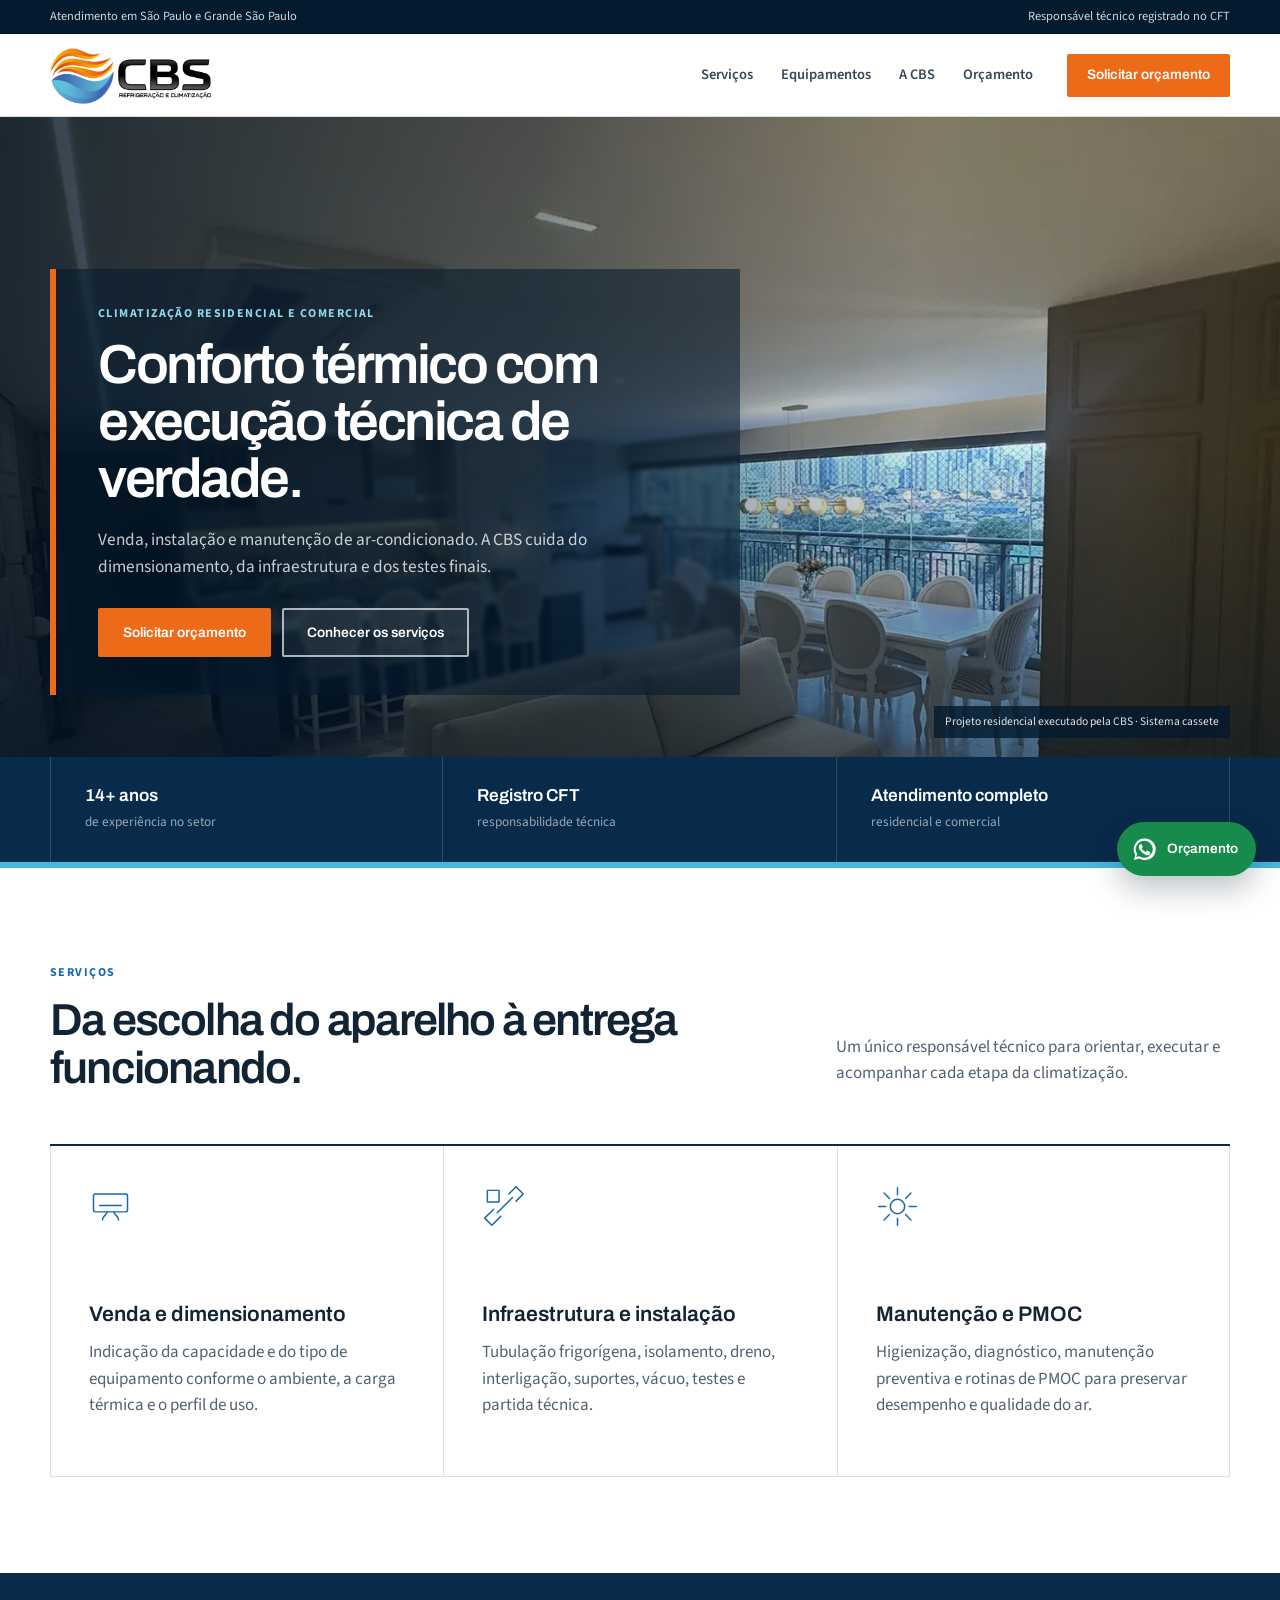
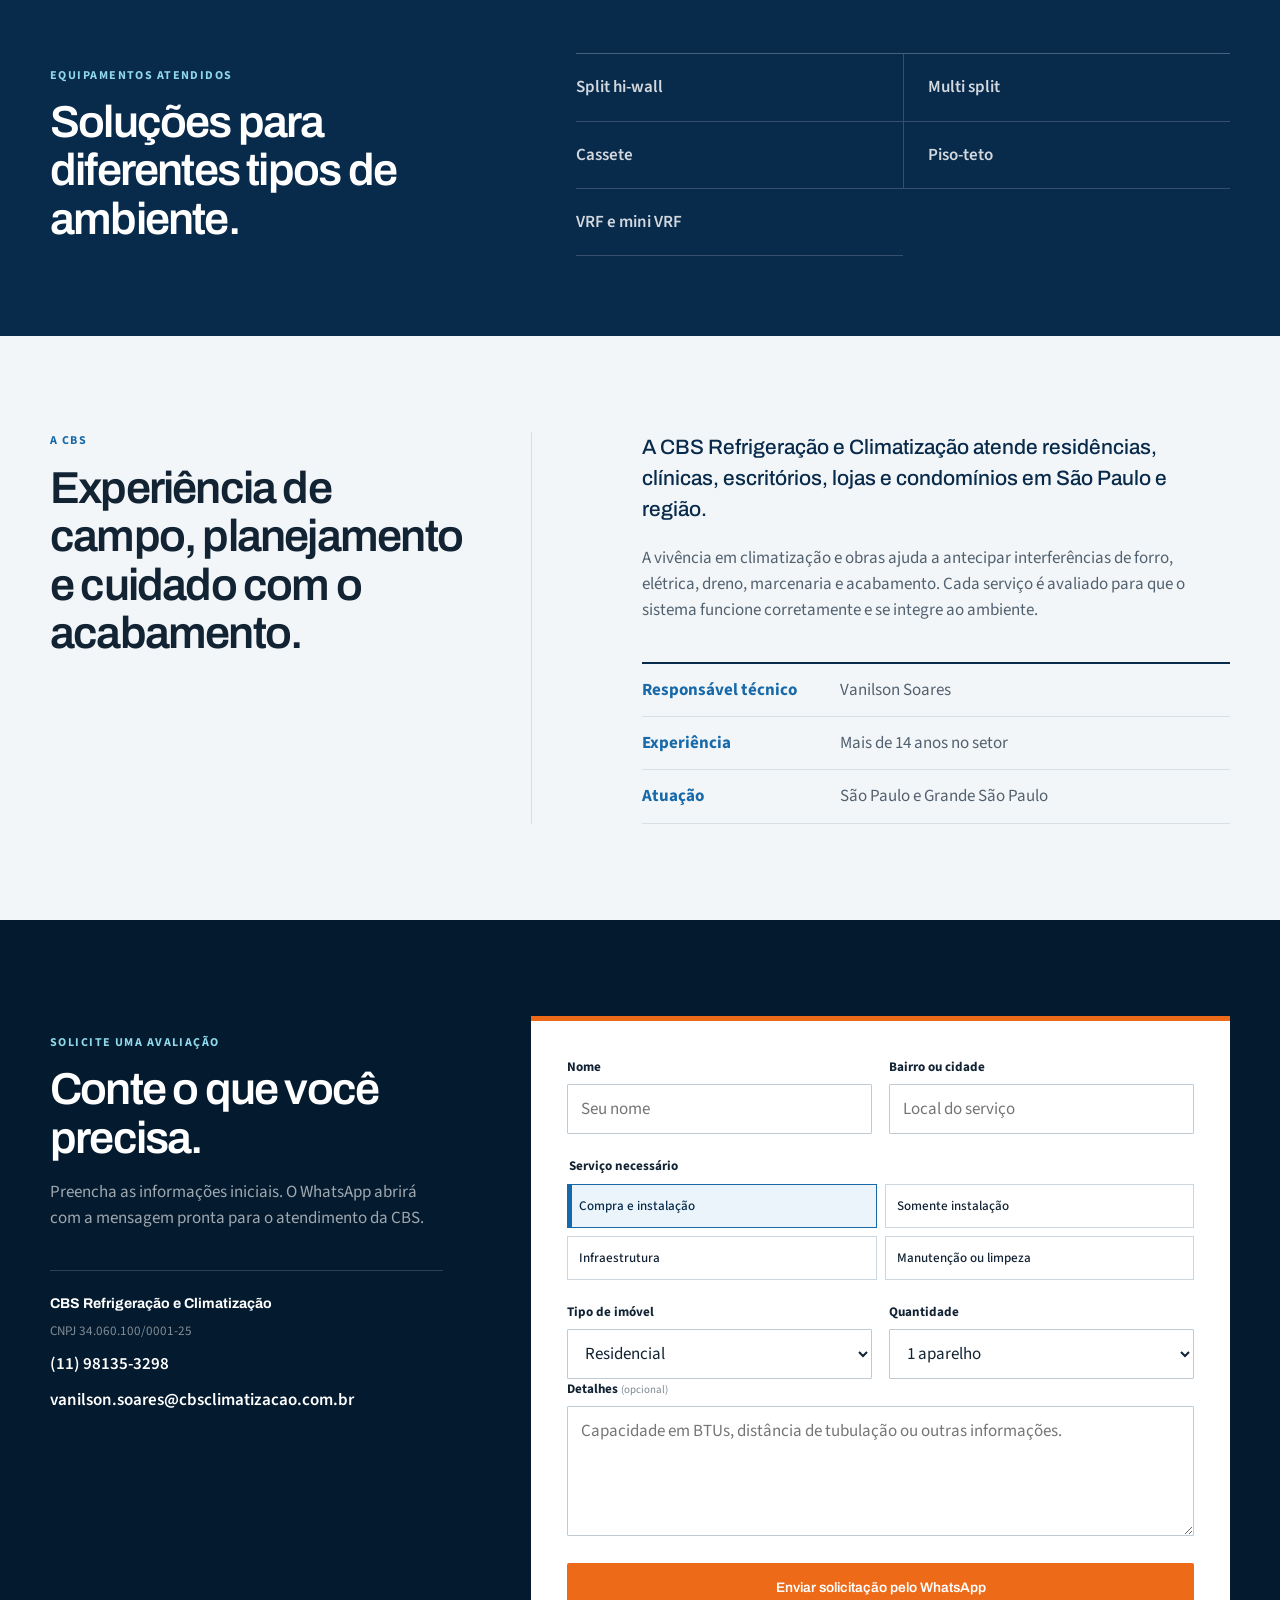
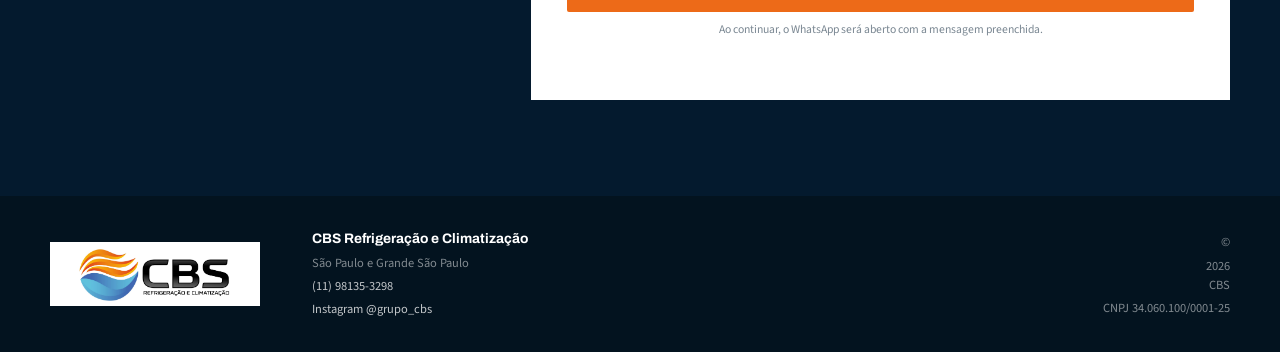
==== index.html @ 05d5e39e "Configura domínio oficial cbsclimatizacao.com.br" ====
<!doctype html>
<html lang="pt-BR">
<head>
  <meta charset="utf-8">
  <meta name="viewport" content="width=device-width, initial-scale=1">
  <title>CBS Refrigeração e Climatização | São Paulo e Grande SP</title>
  <meta name="description" content="Venda, instalação, infraestrutura, manutenção e PMOC de ar-condicionado para residências e empresas em São Paulo e Grande São Paulo.">
  <meta name="robots" content="index, follow">
  <meta name="theme-color" content="#082a4b">
  <link rel="canonical" href="https://cbsclimatizacao.com.br/">
  <link rel="icon" type="image/svg+xml" href="data:image/svg+xml,%3Csvg xmlns='http://www.w3.org/2000/svg' viewBox='0 0 64 64'%3E%3Crect width='64' height='64' rx='10' fill='%23082a4b'/%3E%3Cpath d='M32 10v44M10 32h44M16 16l32 32M48 16 16 48' stroke='%2347b8d8' stroke-width='5' stroke-linecap='round'/%3E%3Ccircle cx='32' cy='32' r='8' fill='%23ed6a18'/%3E%3C/svg%3E">
  <link rel="preconnect" href="https://fonts.googleapis.com">
  <link rel="preconnect" href="https://fonts.gstatic.com" crossorigin>
  <link href="https://fonts.googleapis.com/css2?family=Archivo:wght@500;600;700&family=Source+Sans+3:wght@400;500;600;700&display=swap" rel="stylesheet">
  <link rel="stylesheet" href="styles.css">
  <script type="application/ld+json">
  {
    "@context": "https://schema.org",
    "@type": "HVACBusiness",
    "name": "CBS Refrigeração e Climatização",
    "url": "https://cbsclimatizacao.com.br/",
    "telephone": "+55 11 98135-3298",
    "email": "vanilson.soares@cbsclimatizacao.com.br",
    "taxID": "34.060.100/0001-25",
    "areaServed": ["São Paulo", "Grande São Paulo"],
    "sameAs": ["https://www.instagram.com/grupo_cbs/"]
  }
  </script>
</head>
<body>
  <a class="skip-link" href="#conteudo">Ir para o conteúdo</a>

  <div class="topbar">
    <div class="container topbar-inner">
      <span>Atendimento em São Paulo e Grande São Paulo</span>
      <span>Responsável técnico registrado no CFT</span>
    </div>
  </div>

  <header class="site-header" id="inicio">
    <div class="container nav-wrap">
      <a class="brand" href="#inicio" aria-label="CBS Refrigeração e Climatização — início">
        <img src="assets/logo-cbs.jpg" alt="CBS Refrigeração e Climatização" width="2048" height="727">
      </a>
      <button class="menu-button" type="button" aria-label="Abrir menu" aria-expanded="false" aria-controls="menu">
        <span></span><span></span><span></span>
      </button>
      <nav class="main-nav" id="menu" aria-label="Navegação principal">
        <a href="#servicos">Serviços</a>
        <a href="#equipamentos">Equipamentos</a>
        <a href="#empresa">A CBS</a>
        <a href="#orcamento">Orçamento</a>
      </nav>
      <a class="button button-header" href="https://wa.me/5511981353298?text=Ol%C3%A1%2C%20CBS%20Climatiza%C3%A7%C3%A3o.%20Gostaria%20de%20solicitar%20um%20or%C3%A7amento." target="_blank" rel="noopener">Solicitar orçamento</a>
    </div>
  </header>

  <main id="conteudo">
    <section class="hero" aria-label="Projeto residencial de climatização executado pela CBS">
      <img class="hero-image" src="assets/hero-projeto-residencial.webp" alt="Ambiente residencial com ar-condicionado cassete integrado ao forro" width="1536" height="920">
      <div class="hero-shade" aria-hidden="true"></div>
      <div class="container hero-inner">
        <div class="hero-copy">
          <p class="eyebrow">Climatização residencial e comercial</p>
          <h1>Conforto térmico com execução técnica de verdade.</h1>
          <p>Venda, instalação e manutenção de ar-condicionado. A CBS cuida do dimensionamento, da infraestrutura e dos testes finais.</p>
          <div class="hero-actions">
            <a class="button button-primary" href="#orcamento">Solicitar orçamento</a>
            <a class="button button-ghost" href="#servicos">Conhecer os serviços</a>
          </div>
        </div>
        <p class="project-caption">Projeto residencial executado pela CBS · Sistema cassete</p>
      </div>
    </section>

    <section class="proof-bar" aria-label="Credenciais da CBS">
      <div class="container proof-grid">
        <div><strong>14+ anos</strong><span>de experiência no setor</span></div>
        <div><strong>Registro CFT</strong><span>responsabilidade técnica</span></div>
        <div><strong>Atendimento completo</strong><span>residencial e comercial</span></div>
      </div>
    </section>

    <section class="section services" id="servicos">
      <div class="container">
        <div class="section-heading">
          <div>
            <p class="eyebrow eyebrow-blue">Serviços</p>
            <h2>Da escolha do aparelho à entrega funcionando.</h2>
          </div>
          <p>Um único responsável técnico para orientar, executar e acompanhar cada etapa da climatização.</p>
        </div>
        <div class="service-grid">
          <article>
            <svg viewBox="0 0 48 48" aria-hidden="true"><rect x="5" y="10" width="38" height="20" rx="2"/><path d="M12 23h24M15 39c0-5 5-5 5-9m13 9c0-5-5-5-5-9"/></svg>
            <h3>Venda e dimensionamento</h3>
            <p>Indicação da capacidade e do tipo de equipamento conforme o ambiente, a carga térmica e o perfil de uso.</p>
          </article>
          <article>
            <svg viewBox="0 0 48 48" aria-hidden="true"><path d="M30 10 38 2l8 8-8 8M34 14 17 31M13 27 3 37l8 8 10-10"/><path d="M6 6h13v13H6z"/></svg>
            <h3>Infraestrutura e instalação</h3>
            <p>Tubulação frigorígena, isolamento, dreno, interligação, suportes, vácuo, testes e partida técnica.</p>
          </article>
          <article>
            <svg viewBox="0 0 48 48" aria-hidden="true"><circle cx="24" cy="24" r="8"/><path d="M24 3v8M9 9l6 6M3 24h8M9 39l6-6M24 45v-8M39 39l-6-6M45 24h-8M39 9l-6 6"/></svg>
            <h3>Manutenção e PMOC</h3>
            <p>Higienização, diagnóstico, manutenção preventiva e rotinas de PMOC para preservar desempenho e qualidade do ar.</p>
          </article>
        </div>
      </div>
    </section>

    <section class="equipment" id="equipamentos">
      <div class="container equipment-layout">
        <div>
          <p class="eyebrow">Equipamentos atendidos</p>
          <h2>Soluções para diferentes tipos de ambiente.</h2>
        </div>
        <ul>
          <li>Split hi-wall</li>
          <li>Multi split</li>
          <li>Cassete</li>
          <li>Piso-teto</li>
          <li>VRF e mini VRF</li>
        </ul>
      </div>
    </section>

    <section class="section company" id="empresa">
      <div class="container company-grid">
        <div class="company-title">
          <p class="eyebrow eyebrow-blue">A CBS</p>
          <h2>Experiência de campo, planejamento e cuidado com o acabamento.</h2>
        </div>
        <div class="company-copy">
          <p class="company-lead">A CBS Refrigeração e Climatização atende residências, clínicas, escritórios, lojas e condomínios em São Paulo e região.</p>
          <p>A vivência em climatização e obras ajuda a antecipar interferências de forro, elétrica, dreno, marcenaria e acabamento. Cada serviço é avaliado para que o sistema funcione corretamente e se integre ao ambiente.</p>
          <dl class="company-facts">
            <div><dt>Responsável técnico</dt><dd>Vanilson Soares</dd></div>
            <div><dt>Experiência</dt><dd>Mais de 14 anos no setor</dd></div>
            <div><dt>Atuação</dt><dd>São Paulo e Grande São Paulo</dd></div>
          </dl>
        </div>
      </div>
    </section>

    <section class="quote-section" id="orcamento">
      <div class="container quote-grid">
        <div class="quote-copy">
          <p class="eyebrow">Solicite uma avaliação</p>
          <h2>Conte o que você precisa.</h2>
          <p>Preencha as informações iniciais. O WhatsApp abrirá com a mensagem pronta para o atendimento da CBS.</p>
          <div class="quote-contact">
            <strong>CBS Refrigeração e Climatização</strong>
            <span>CNPJ 34.060.100/0001-25</span>
            <a href="tel:+5511981353298">(11) 98135-3298</a>
            <a href="mailto:vanilson.soares@cbsclimatizacao.com.br">vanilson.soares@cbsclimatizacao.com.br</a>
          </div>
        </div>

        <form class="quote-form" id="quote-form">
          <div class="form-row">
            <label><span>Nome</span><input type="text" name="nome" autocomplete="name" placeholder="Seu nome" required></label>
            <label><span>Bairro ou cidade</span><input type="text" name="local" autocomplete="address-level2" placeholder="Local do serviço" required></label>
          </div>
          <fieldset>
            <legend>Serviço necessário</legend>
            <div class="choice-grid">
              <label><input type="radio" name="servico" value="Compra e instalação" checked><span>Compra e instalação</span></label>
              <label><input type="radio" name="servico" value="Somente instalação"><span>Somente instalação</span></label>
              <label><input type="radio" name="servico" value="Infraestrutura"><span>Infraestrutura</span></label>
              <label><input type="radio" name="servico" value="Manutenção ou limpeza"><span>Manutenção ou limpeza</span></label>
            </div>
          </fieldset>
          <div class="form-row">
            <label><span>Tipo de imóvel</span><select name="imovel"><option>Residencial</option><option>Comercial</option><option>Clínica ou consultório</option><option>Condomínio</option></select></label>
            <label><span>Quantidade</span><select name="quantidade"><option>1 aparelho</option><option>2 aparelhos</option><option>3 aparelhos</option><option>4 ou mais aparelhos</option></select></label>
          </div>
          <label><span>Detalhes <small>(opcional)</small></span><textarea name="detalhes" rows="4" placeholder="Capacidade em BTUs, distância de tubulação ou outras informações."></textarea></label>
          <button class="button button-primary button-full" type="submit">Enviar solicitação pelo WhatsApp</button>
          <p class="form-note">Ao continuar, o WhatsApp será aberto com a mensagem preenchida.</p>
          <p class="form-status" id="form-status" role="status" aria-live="polite"></p>
        </form>
      </div>
    </section>
  </main>

  <footer class="site-footer">
    <div class="container footer-row">
      <img src="assets/logo-cbs.jpg" alt="CBS Refrigeração e Climatização" width="2048" height="727">
      <div class="footer-contact"><strong>CBS Refrigeração e Climatização</strong><span>São Paulo e Grande São Paulo</span><a href="tel:+5511981353298">(11) 98135-3298</a><a href="https://www.instagram.com/grupo_cbs/" target="_blank" rel="noopener">Instagram @grupo_cbs</a></div>
      <div class="footer-legal"><span>© <span id="year"></span> CBS</span><span>CNPJ 34.060.100/0001-25</span></div>
    </div>
  </footer>

  <a class="whatsapp-float" href="https://wa.me/5511981353298?text=Ol%C3%A1%2C%20CBS%20Climatiza%C3%A7%C3%A3o.%20Gostaria%20de%20solicitar%20um%20or%C3%A7amento." target="_blank" rel="noopener" aria-label="Solicitar orçamento pelo WhatsApp">
    <svg viewBox="0 0 32 32" aria-hidden="true"><path d="M16 3A12.7 12.7 0 0 0 5.1 22.2L3.5 28.5l6.5-1.7A12.8 12.8 0 1 0 16 3Zm0 22.8c-2 0-3.9-.6-5.5-1.6l-.4-.2-3.8 1 1-3.7-.3-.4A10.1 10.1 0 1 1 16 25.8Zm5.6-7.6c-.3-.2-1.8-.9-2.1-1-.3-.1-.5-.2-.7.2l-1 1.2c-.2.2-.4.2-.7.1-1.8-.9-3-1.7-4.2-3.8-.3-.5.3-.5.9-1.7.1-.2.1-.4 0-.6l-1-2.4c-.3-.6-.6-.5-.8-.5h-.7c-.2 0-.6.1-.9.4-.3.4-1.2 1.2-1.2 2.9s1.2 3.3 1.4 3.6c.2.2 2.4 3.7 5.9 5.2 2.2 1 3.1 1.1 4.2.9.7-.1 1.8-.7 2.1-1.5.3-.7.3-1.4.2-1.5-.2-.2-.5-.3-.8-.4Z"/></svg>
    <span>Orçamento</span>
  </a>
  <script src="script.js"></script>
</body>
</html>
---- styles.css ----
:root {
  --navy: #082a4b;
  --navy-deep: #041a2e;
  --blue: #1769aa;
  --cyan: #47b8d8;
  --orange: #ed6a18;
  --ink: #122334;
  --text: #526170;
  --surface: #f3f6f8;
  --line: #d8e0e6;
  --white: #fff;
  --container: min(1180px, calc(100% - 40px));
}

* { box-sizing: border-box; }
html { scroll-behavior: smooth; }
body {
  margin: 0;
  color: var(--ink);
  background: var(--white);
  font: 17px/1.55 "Source Sans 3", Arial, sans-serif;
  -webkit-font-smoothing: antialiased;
}
a { color: inherit; text-decoration: none; }
img { display: block; max-width: 100%; }
button, input, select, textarea { font: inherit; }
.container { width: var(--container); margin-inline: auto; }
.skip-link { position: fixed; left: 18px; top: -60px; z-index: 200; padding: 10px 16px; color: var(--navy); background: white; border: 2px solid var(--navy); }
.skip-link:focus { top: 18px; }

.topbar { color: rgba(255,255,255,.82); background: var(--navy-deep); font-size: .78rem; }
.topbar-inner { min-height: 34px; display: flex; justify-content: space-between; align-items: center; gap: 24px; }
.site-header { position: sticky; top: 0; z-index: 50; background: white; border-bottom: 1px solid var(--line); }
.nav-wrap { min-height: 82px; display: flex; align-items: center; gap: 34px; }
.brand { width: 224px; margin-right: auto; }
.brand img { width: 100%; height: 58px; object-fit: contain; object-position: left center; }
.main-nav { display: flex; align-items: center; gap: 28px; }
.main-nav a { color: #34485a; font-weight: 600; font-size: .91rem; }
.main-nav a:hover { color: var(--blue); }
.menu-button { display: none; padding: 8px; color: var(--navy); background: transparent; border: 0; }
.menu-button span { display: block; width: 25px; height: 2px; margin: 5px 0; background: currentColor; }

.button {
  min-height: 49px;
  display: inline-flex;
  align-items: center;
  justify-content: center;
  padding: 0 23px;
  border: 2px solid transparent;
  border-radius: 2px;
  font-family: "Archivo", sans-serif;
  font-size: .86rem;
  font-weight: 600;
  cursor: pointer;
  transition: background .18s ease, border-color .18s ease, color .18s ease;
}
.button-header { min-height: 43px; padding-inline: 18px; color: white; background: var(--orange); }
.button-primary { color: white; background: var(--orange); }
.button-primary:hover, .button-header:hover { background: #d9580a; }
.button-ghost { color: white; background: rgba(255,255,255,.06); border-color: rgba(255,255,255,.65); }
.button-ghost:hover { color: var(--navy); background: white; }
.button-full { width: 100%; }

.hero { position: relative; min-height: 640px; display: flex; align-items: stretch; overflow: hidden; background: var(--navy); }
.hero-image { position: absolute; inset: 0; width: 100%; height: 100%; object-fit: cover; object-position: center; }
.hero-shade { position: absolute; inset: 0; background: linear-gradient(90deg, rgba(3,19,34,.82) 0%, rgba(3,19,34,.5) 42%, rgba(3,19,34,.06) 72%), linear-gradient(0deg, rgba(3,19,34,.55) 0%, transparent 48%); }
.hero-inner { position: relative; z-index: 1; min-height: 640px; display: flex; align-items: flex-end; padding-bottom: 62px; }
.hero-copy { width: min(690px, 72%); padding: 36px 42px 38px; color: white; background: rgba(4,26,46,.56); border-left: 6px solid var(--orange); backdrop-filter: blur(2px); }
.eyebrow { margin: 0 0 13px; color: #8fd7ea; font-size: .75rem; font-weight: 700; letter-spacing: .12em; text-transform: uppercase; }
.eyebrow-blue { color: var(--blue); }
.hero h1 { max-width: 650px; margin: 0; font: 600 clamp(2.45rem, 4.3vw, 4.35rem)/1.04 "Archivo", sans-serif; letter-spacing: -.045em; }
.hero-copy > p:not(.eyebrow) { max-width: 600px; margin: 19px 0 27px; color: rgba(255,255,255,.78); font-size: 1.08rem; }
.hero-actions { display: flex; flex-wrap: wrap; gap: 11px; }
.project-caption { position: absolute; right: 0; bottom: 19px; margin: 0; padding: 7px 11px; color: rgba(255,255,255,.88); background: rgba(4,26,46,.82); font-size: .72rem; }

.proof-bar { color: white; background: var(--navy); border-bottom: 6px solid var(--cyan); }
.proof-grid { display: grid; grid-template-columns: repeat(3, 1fr); }
.proof-grid div { min-height: 105px; display: flex; flex-direction: column; justify-content: center; padding: 20px 34px; border-right: 1px solid rgba(255,255,255,.16); }
.proof-grid div:first-child { border-left: 1px solid rgba(255,255,255,.16); }
.proof-grid strong { font: 600 1.08rem/1.2 "Archivo", sans-serif; }
.proof-grid span { margin-top: 5px; color: rgba(255,255,255,.59); font-size: .83rem; }

.section { padding: 96px 0; }
.section-heading { display: grid; grid-template-columns: 1.15fr .65fr; gap: 90px; align-items: end; margin-bottom: 52px; }
.section-heading h2, .equipment h2, .company h2, .quote-section h2 { margin: 0; font: 600 clamp(2.05rem, 3.5vw, 3.35rem)/1.08 "Archivo", sans-serif; letter-spacing: -.04em; }
.section-heading > p { margin: 0 0 6px; color: var(--text); }
.service-grid { display: grid; grid-template-columns: repeat(3, 1fr); border-top: 2px solid var(--navy); border-bottom: 1px solid var(--line); }
.service-grid article { min-height: 330px; padding: 39px 38px 34px; border-left: 1px solid var(--line); }
.service-grid article:last-child { border-right: 1px solid var(--line); }
.service-grid svg { width: 43px; height: 43px; fill: none; stroke: var(--blue); stroke-width: 1.65; stroke-linecap: round; stroke-linejoin: round; }
.service-grid h3 { margin: 64px 0 13px; font: 600 1.32rem/1.22 "Archivo", sans-serif; }
.service-grid p { margin: 0; color: var(--text); }

.equipment { padding: 80px 0; color: white; background: var(--navy); }
.equipment-layout { display: grid; grid-template-columns: .8fr 1.2fr; gap: 90px; align-items: center; }
.equipment-layout ul { list-style: none; display: grid; grid-template-columns: repeat(2, 1fr); margin: 0; padding: 0; border-top: 1px solid rgba(255,255,255,.26); }
.equipment-layout li { padding: 20px 0; color: rgba(255,255,255,.82); border-bottom: 1px solid rgba(255,255,255,.18); font-weight: 600; }
.equipment-layout li:nth-child(odd) { padding-right: 24px; }
.equipment-layout li:nth-child(even) { padding-left: 24px; border-left: 1px solid rgba(255,255,255,.18); }

.company { background: var(--surface); }
.company-grid { display: grid; grid-template-columns: .9fr 1.1fr; gap: 110px; }
.company-title { padding-right: 60px; border-right: 1px solid var(--line); }
.company-lead { margin: 0 0 20px; color: var(--navy); font: 500 1.3rem/1.48 "Archivo", sans-serif; }
.company-copy > p:not(.company-lead) { color: var(--text); }
.company-facts { margin: 38px 0 0; border-top: 2px solid var(--navy); }
.company-facts div { display: grid; grid-template-columns: 170px 1fr; gap: 28px; padding: 13px 0; border-bottom: 1px solid var(--line); }
.company-facts dt { color: var(--blue); font-weight: 700; }
.company-facts dd { margin: 0; color: var(--text); }

.quote-section { padding: 96px 0; color: white; background: var(--navy-deep); }
.quote-grid { display: grid; grid-template-columns: .72fr 1.28fr; gap: 88px; align-items: start; }
.quote-copy { padding-top: 18px; }
.quote-copy > p:not(.eyebrow) { max-width: 430px; color: rgba(255,255,255,.62); }
.quote-contact { margin-top: 38px; padding-top: 22px; border-top: 1px solid rgba(255,255,255,.17); }
.quote-contact strong, .quote-contact span { display: block; }
.quote-contact strong { font-family: "Archivo", sans-serif; font-size: .88rem; }
.quote-contact span { margin-top: 6px; color: rgba(255,255,255,.5); font-size: .82rem; }
.quote-contact a { display: block; width: fit-content; margin-top: 10px; color: white; font-weight: 600; }
.quote-contact a:hover, .footer-contact a:hover { color: var(--cyan); }
.quote-form { padding: 36px; color: var(--ink); background: white; border-top: 5px solid var(--orange); }
.form-row { display: grid; grid-template-columns: 1fr 1fr; gap: 17px; }
.quote-form label > span, .quote-form legend { display: block; margin-bottom: 7px; font-weight: 700; font-size: .82rem; }
.quote-form label > span small { color: #7d8892; font-weight: 400; }
.quote-form input[type="text"], .quote-form select, .quote-form textarea { width: 100%; min-height: 49px; padding: 11px 13px; color: var(--ink); background: white; border: 1px solid #becbd5; border-radius: 1px; outline: none; }
.quote-form textarea { margin-bottom: 19px; resize: vertical; }
.quote-form input:focus, .quote-form select:focus, .quote-form textarea:focus { border-color: var(--blue); box-shadow: 0 0 0 2px rgba(23,105,170,.14); }
.quote-form fieldset { margin: 22px 0; padding: 0; border: 0; }
.choice-grid { display: grid; grid-template-columns: repeat(2, 1fr); gap: 8px; }
.choice-grid label { cursor: pointer; }
.choice-grid input { position: absolute; opacity: 0; pointer-events: none; }
.choice-grid span { min-height: 44px; display: flex !important; align-items: center; margin: 0 !important; padding: 7px 11px; border: 1px solid #ccd6de; font-weight: 500 !important; }
.choice-grid input:checked + span { color: var(--navy); background: #eaf4fa; border-color: var(--blue); box-shadow: inset 4px 0 0 var(--blue); }
.form-note { margin: 9px 0 0; color: #7a8792; font-size: .73rem; text-align: center; }
.form-status { min-height: 20px; margin: 5px 0 0; color: #187047; font-size: .8rem; text-align: center; }

.site-footer { padding: 32px 0; color: white; background: #03131f; }
.footer-row { display: grid; grid-template-columns: 220px 1fr auto; gap: 42px; align-items: center; }
.footer-row > img { width: 210px; height: 64px; padding: 5px 9px; object-fit: contain; background: white; }
.footer-row > div strong, .footer-row > div span { display: block; }
.footer-row > div strong { font-family: "Archivo", sans-serif; font-size: .86rem; }
.footer-row > div span { margin-top: 4px; color: rgba(255,255,255,.5); font-size: .78rem; }
.footer-contact a { display: block; width: fit-content; margin-top: 4px; color: rgba(255,255,255,.76); font-size: .78rem; }
.footer-legal { text-align: right; }

.whatsapp-float { position: fixed; right: 24px; bottom: 24px; z-index: 70; display: inline-flex; align-items: center; gap: 9px; min-height: 54px; padding: 0 18px 0 14px; color: white; background: #168b4c; border-radius: 999px; box-shadow: 0 13px 30px rgba(3,19,31,.25); font-family: "Archivo", sans-serif; font-size: .85rem; font-weight: 600; }
.whatsapp-float:hover { background: #11763f; transform: translateY(-1px); }
.whatsapp-float svg { width: 27px; height: 27px; fill: currentColor; }

@media (max-width: 980px) {
  .main-nav { display: none; }
  .main-nav.open { position: absolute; top: 82px; left: 20px; right: 20px; display: flex; flex-direction: column; align-items: stretch; gap: 0; padding: 10px 20px; background: white; border: 1px solid var(--line); box-shadow: 0 15px 35px rgba(5,29,53,.14); }
  .main-nav.open a { padding: 13px 0; border-bottom: 1px solid var(--line); }
  .menu-button { display: block; order: 2; }
  .button-header { order: 1; }
  .hero-copy { width: min(680px, 84%); }
  .section-heading, .equipment-layout, .company-grid, .quote-grid { grid-template-columns: 1fr; gap: 45px; }
  .company-title { padding: 0 0 35px; border-right: 0; border-bottom: 1px solid var(--line); }
}

@media (max-width: 720px) {
  :root { --container: min(100% - 28px, 1180px); }
  body { font-size: 16px; }
  .topbar-inner { min-height: 31px; justify-content: center; }
  .topbar-inner span:last-child { display: none; }
  .nav-wrap { min-height: 72px; gap: 13px; }
  .brand { width: 176px; }
  .brand img { height: 50px; }
  .button-header { display: none; }
  .main-nav.open { top: 72px; left: 14px; right: 14px; }
  .hero, .hero-inner { min-height: 610px; }
  .hero-image { object-position: 43% center; }
  .hero-shade { background: linear-gradient(0deg, rgba(3,19,34,.92) 0%, rgba(3,19,34,.62) 54%, rgba(3,19,34,.04) 100%); }
  .hero-inner { align-items: flex-end; padding-bottom: 32px; }
  .hero-copy { width: 100%; padding: 27px 22px 29px; border-left-width: 4px; }
  .hero h1 { font-size: clamp(2.25rem, 10vw, 3.2rem); }
  .hero-copy > p:not(.eyebrow) { font-size: 1rem; }
  .hero-actions { align-items: stretch; flex-direction: column; }
  .project-caption { display: none; }
  .proof-grid { grid-template-columns: 1fr; padding: 10px 0; }
  .proof-grid div, .proof-grid div:first-child { min-height: 0; padding: 15px 0; border-left: 0; border-right: 0; border-bottom: 1px solid rgba(255,255,255,.14); }
  .proof-grid div:last-child { border-bottom: 0; }
  .section { padding: 70px 0; }
  .section-heading { margin-bottom: 35px; }
  .service-grid { grid-template-columns: 1fr; }
  .service-grid article, .service-grid article:last-child { min-height: 0; padding: 28px 0; border-left: 0; border-right: 0; border-bottom: 1px solid var(--line); }
  .service-grid h3 { margin-top: 26px; }
  .equipment { padding: 65px 0; }
  .equipment-layout ul { grid-template-columns: 1fr; }
  .equipment-layout li, .equipment-layout li:nth-child(odd), .equipment-layout li:nth-child(even) { padding: 16px 0; border-left: 0; }
  .company-facts div { grid-template-columns: 1fr; gap: 2px; }
  .quote-section { padding: 70px 0; }
  .quote-form { padding: 25px 20px; }
  .form-row, .choice-grid { grid-template-columns: 1fr; }
  .footer-row { grid-template-columns: 1fr; gap: 22px; }
  .footer-legal { text-align: left; }
  .whatsapp-float { right: 14px; bottom: 14px; min-width: 54px; padding: 0; justify-content: center; }
  .whatsapp-float span { display: none; }
}

@media (prefers-reduced-motion: reduce) {
  html { scroll-behavior: auto; }
  *, *::before, *::after { transition-duration: .01ms !important; }
}
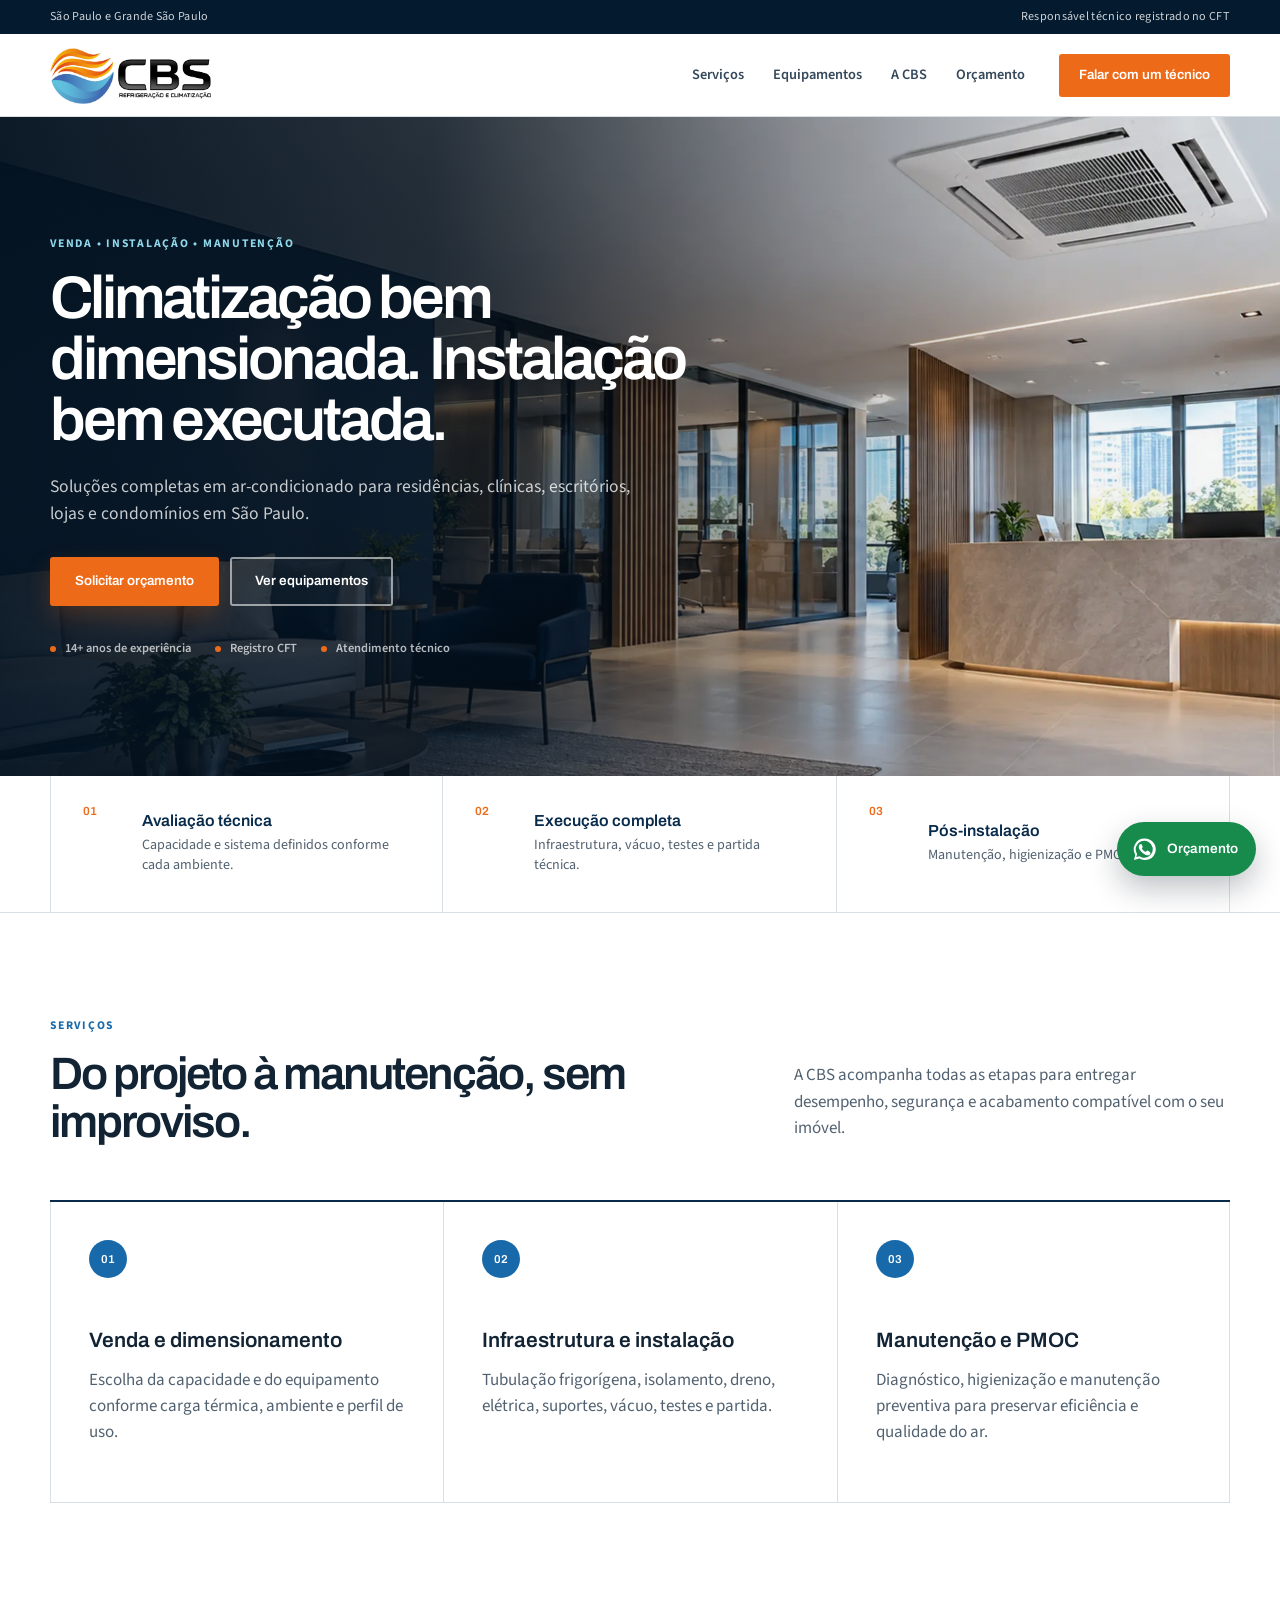
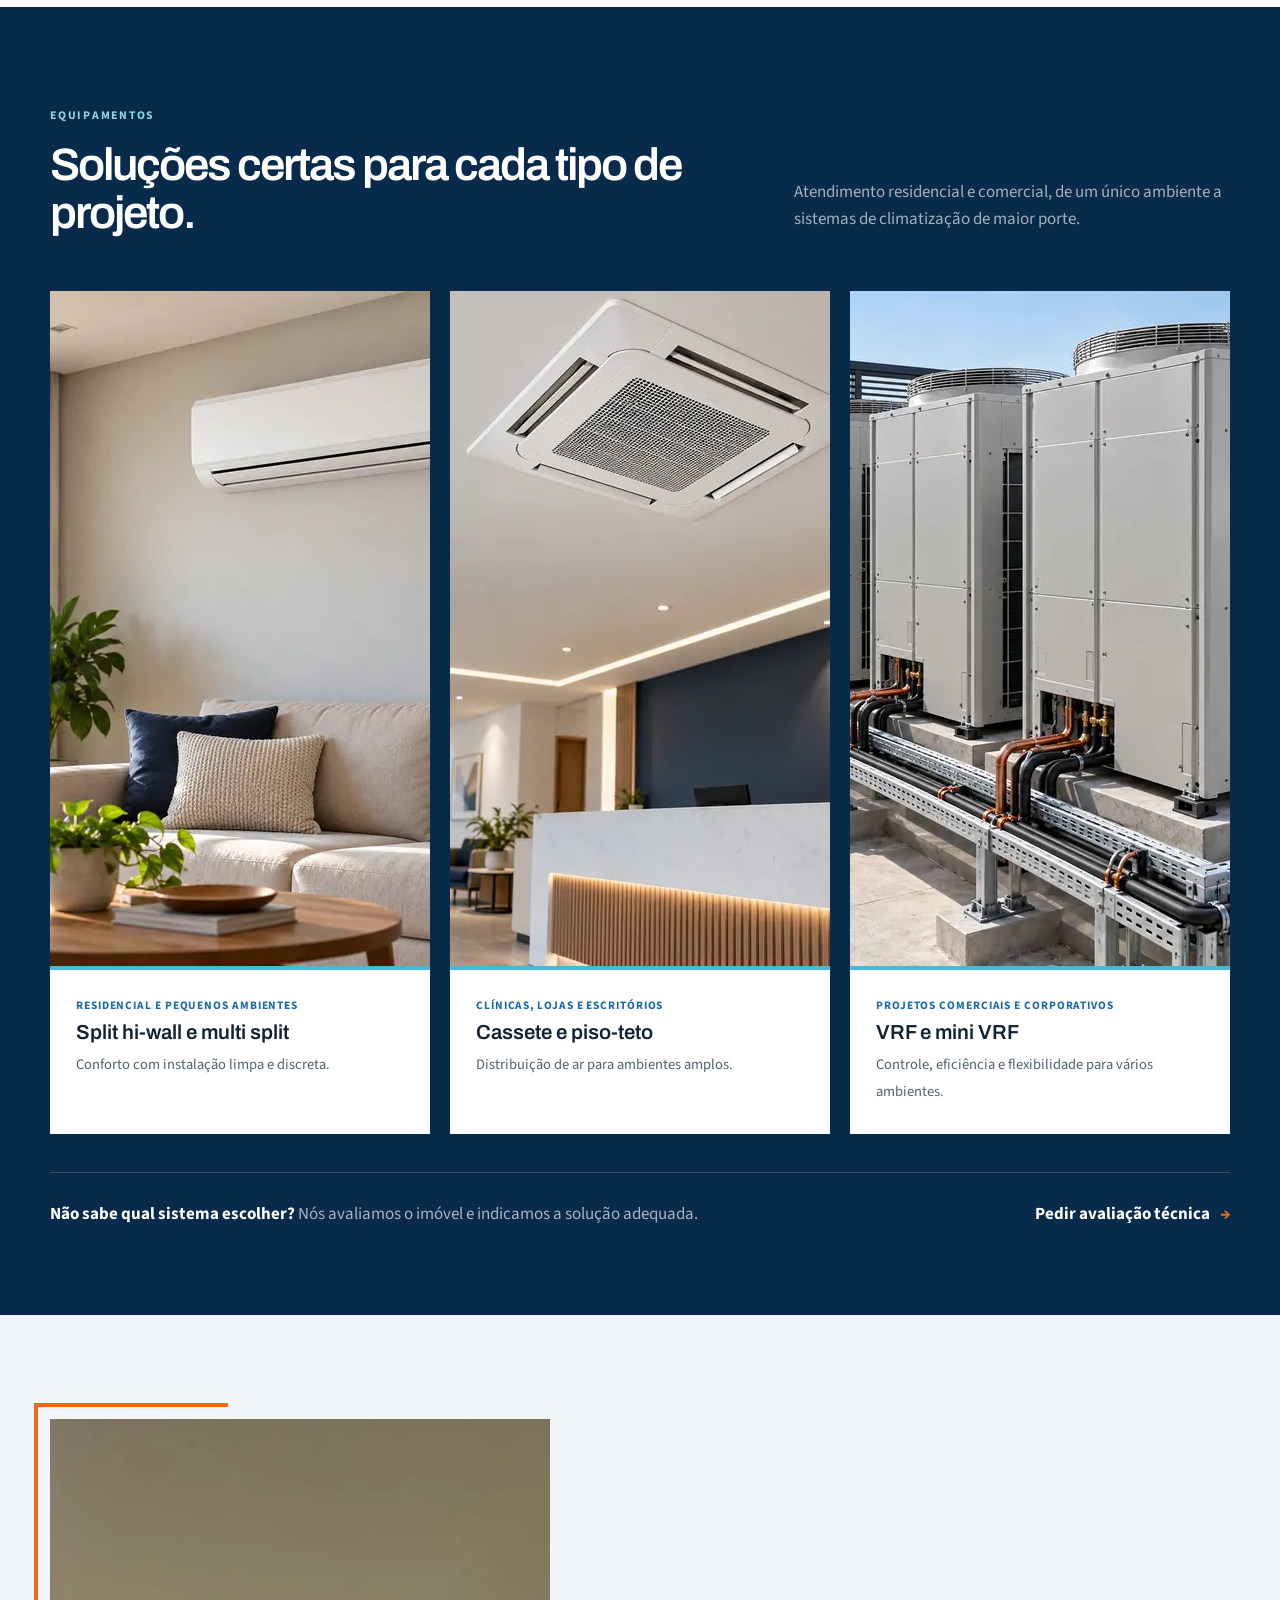
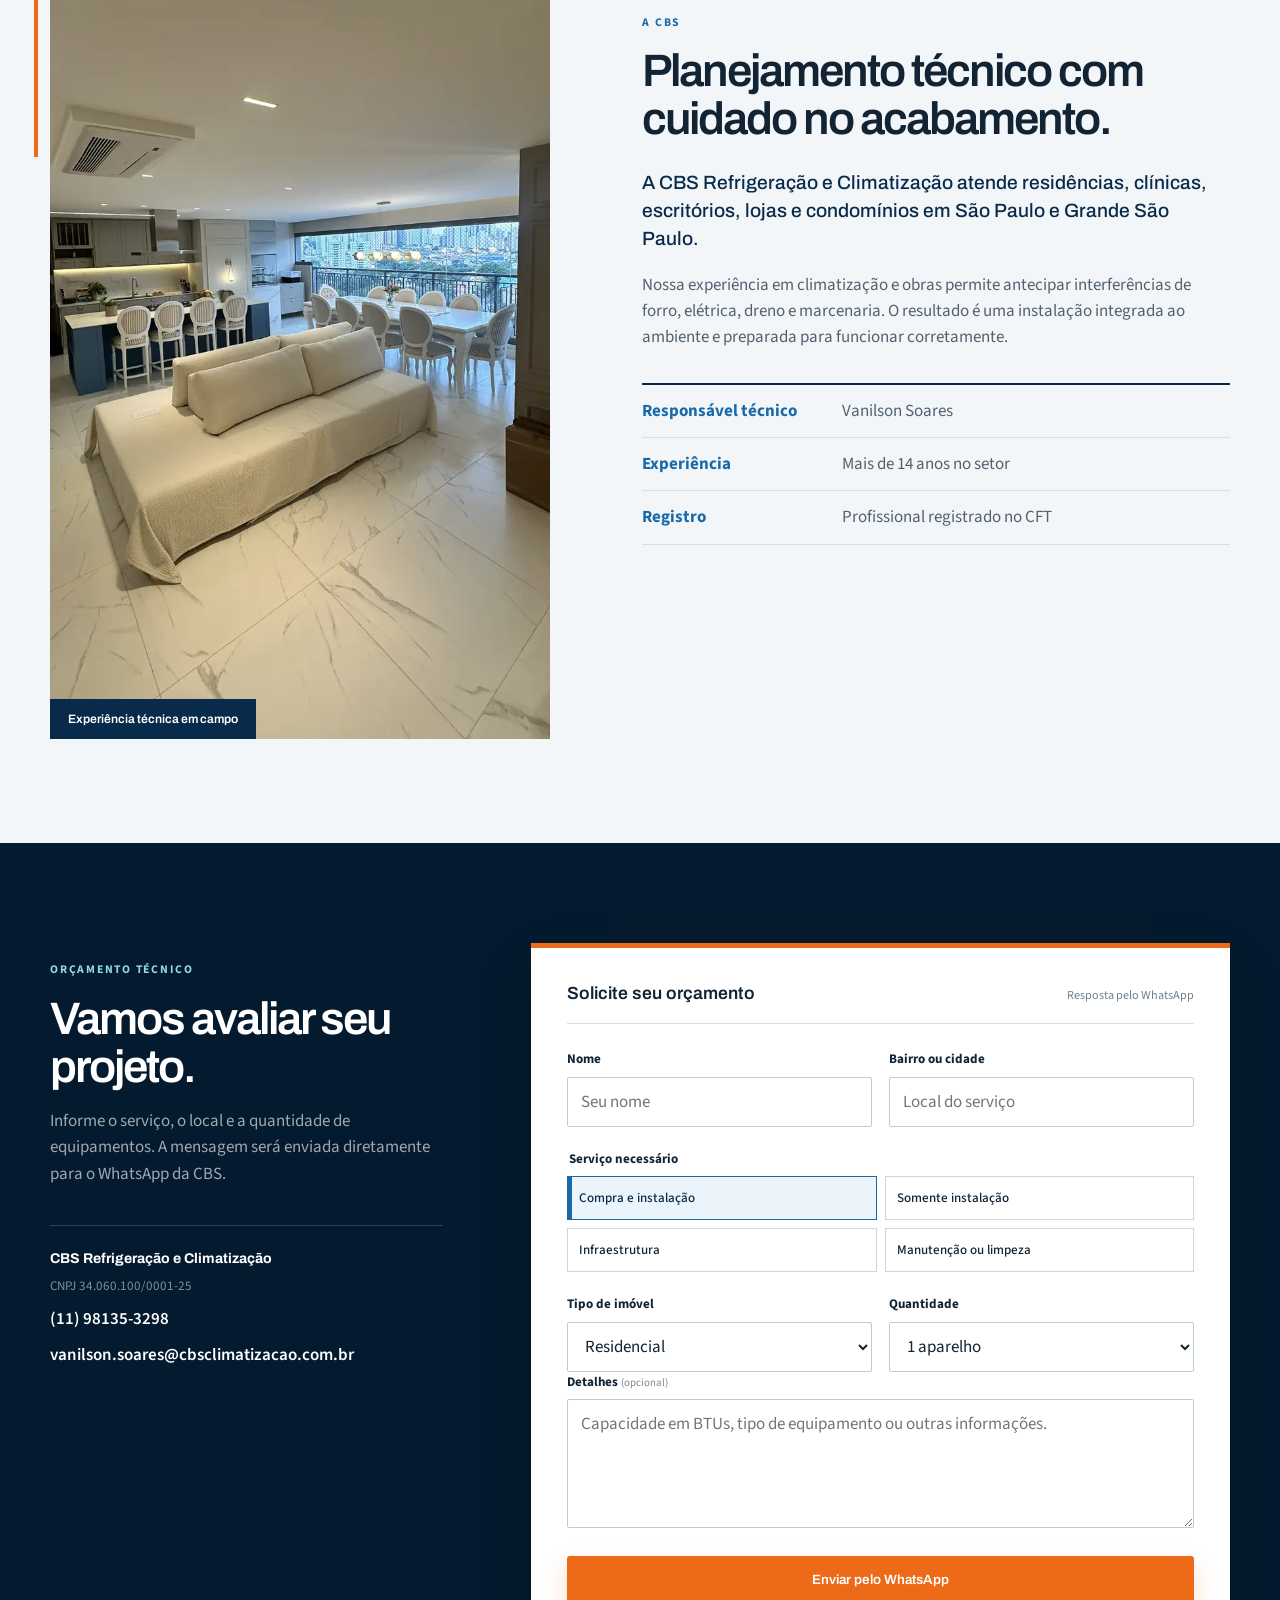
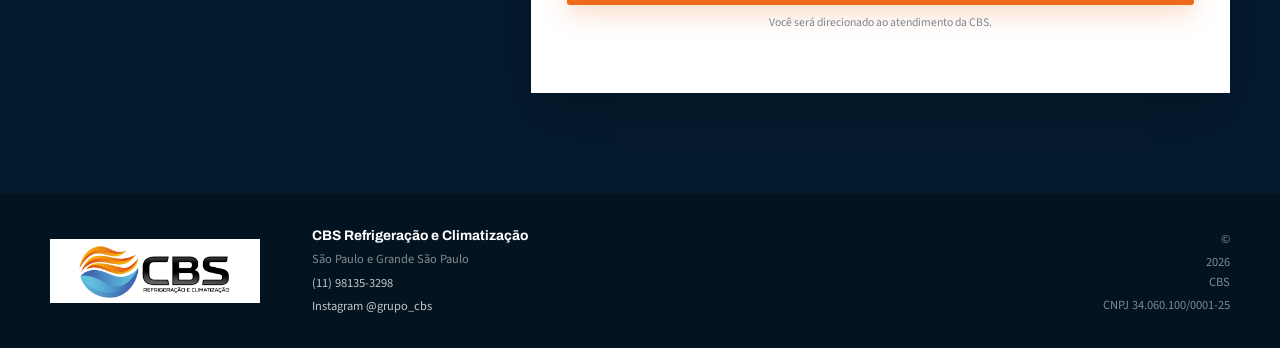
==== commit ef76d2e5: "Revitalizar site com vitrine visual de equipamentos HVAC" ====
--- a/index.html
+++ b/index.html
@@ -1,24 +1,34 @@
 <!doctype html>
 <html lang="pt-BR">
 <head>
+  <!-- Google tag (gtag.js) -->
+  <script async src="https://www.googletagmanager.com/gtag/js?id=G-0E38686D8J"></script>
+  <script>
+    window.dataLayer = window.dataLayer || [];
+    function gtag(){dataLayer.push(arguments);}
+    gtag('js', new Date());
+    gtag('config', 'G-0E38686D8J');
+    gtag('config', 'AW-748019136');
+  </script>
   <meta charset="utf-8">
   <meta name="viewport" content="width=device-width, initial-scale=1">
-  <title>CBS Refrigeração e Climatização | São Paulo e Grande SP</title>
-  <meta name="description" content="Venda, instalação, infraestrutura, manutenção e PMOC de ar-condicionado para residências e empresas em São Paulo e Grande São Paulo.">
+  <title>CBS Refrigeração e Climatização | Venda e Instalação em SP</title>
+  <meta name="description" content="Venda, dimensionamento, infraestrutura, instalação, manutenção e PMOC de ar-condicionado em São Paulo. Split, multi split, cassete, piso-teto e VRF.">
   <meta name="robots" content="index, follow">
   <meta name="theme-color" content="#082a4b">
-  <link rel="canonical" href="https://cbsclimatizacao.com.br/">
+  <link rel="canonical" href="https://cbsclimatizacaosp.com.br/">
   <link rel="icon" type="image/svg+xml" href="data:image/svg+xml,%3Csvg xmlns='http://www.w3.org/2000/svg' viewBox='0 0 64 64'%3E%3Crect width='64' height='64' rx='10' fill='%23082a4b'/%3E%3Cpath d='M32 10v44M10 32h44M16 16l32 32M48 16 16 48' stroke='%2347b8d8' stroke-width='5' stroke-linecap='round'/%3E%3Ccircle cx='32' cy='32' r='8' fill='%23ed6a18'/%3E%3C/svg%3E">
   <link rel="preconnect" href="https://fonts.googleapis.com">
   <link rel="preconnect" href="https://fonts.gstatic.com" crossorigin>
   <link href="https://fonts.googleapis.com/css2?family=Archivo:wght@500;600;700&family=Source+Sans+3:wght@400;500;600;700&display=swap" rel="stylesheet">
+  <link rel="preload" as="image" href="assets/hero-cassete-corporativo.webp">
   <link rel="stylesheet" href="styles.css">
   <script type="application/ld+json">
   {
     "@context": "https://schema.org",
     "@type": "HVACBusiness",
     "name": "CBS Refrigeração e Climatização",
-    "url": "https://cbsclimatizacao.com.br/",
+    "url": "https://cbsclimatizacaosp.com.br/",
     "telephone": "+55 11 98135-3298",
     "email": "vanilson.soares@cbsclimatizacao.com.br",
     "taxID": "34.060.100/0001-25",
@@ -32,7 +42,7 @@
 
   <div class="topbar">
     <div class="container topbar-inner">
-      <span>Atendimento em São Paulo e Grande São Paulo</span>
+      <span>São Paulo e Grande São Paulo</span>
       <span>Responsável técnico registrado no CFT</span>
     </div>
   </div>
@@ -42,103 +52,96 @@
       <a class="brand" href="#inicio" aria-label="CBS Refrigeração e Climatização — início">
         <img src="assets/logo-cbs.jpg" alt="CBS Refrigeração e Climatização" width="2048" height="727">
       </a>
-      <button class="menu-button" type="button" aria-label="Abrir menu" aria-expanded="false" aria-controls="menu">
-        <span></span><span></span><span></span>
-      </button>
+      <button class="menu-button" type="button" aria-label="Abrir menu" aria-expanded="false" aria-controls="menu"><span></span><span></span><span></span></button>
       <nav class="main-nav" id="menu" aria-label="Navegação principal">
         <a href="#servicos">Serviços</a>
         <a href="#equipamentos">Equipamentos</a>
         <a href="#empresa">A CBS</a>
         <a href="#orcamento">Orçamento</a>
       </nav>
-      <a class="button button-header" href="https://wa.me/5511981353298?text=Ol%C3%A1%2C%20CBS%20Climatiza%C3%A7%C3%A3o.%20Gostaria%20de%20solicitar%20um%20or%C3%A7amento." target="_blank" rel="noopener">Solicitar orçamento</a>
+      <a class="button button-header" href="https://wa.me/5511981353298?text=Ol%C3%A1%2C%20CBS%20Climatiza%C3%A7%C3%A3o.%20Gostaria%20de%20solicitar%20um%20or%C3%A7amento." target="_blank" rel="noopener">Falar com um técnico</a>
     </div>
   </header>
 
   <main id="conteudo">
-    <section class="hero" aria-label="Projeto residencial de climatização executado pela CBS">
-      <img class="hero-image" src="assets/hero-projeto-residencial.webp" alt="Ambiente residencial com ar-condicionado cassete integrado ao forro" width="1536" height="920">
+    <section class="hero" aria-label="Climatização profissional para residências e empresas">
+      <img class="hero-image" src="assets/hero-cassete-corporativo.webp" alt="Ar-condicionado cassete integrado ao teto de um ambiente corporativo moderno" width="1920" height="1080">
       <div class="hero-shade" aria-hidden="true"></div>
       <div class="container hero-inner">
         <div class="hero-copy">
-          <p class="eyebrow">Climatização residencial e comercial</p>
-          <h1>Conforto térmico com execução técnica de verdade.</h1>
-          <p>Venda, instalação e manutenção de ar-condicionado. A CBS cuida do dimensionamento, da infraestrutura e dos testes finais.</p>
+          <p class="eyebrow">Venda • instalação • manutenção</p>
+          <h1>Climatização bem dimensionada. Instalação bem executada.</h1>
+          <p>Soluções completas em ar-condicionado para residências, clínicas, escritórios, lojas e condomínios em São Paulo.</p>
           <div class="hero-actions">
             <a class="button button-primary" href="#orcamento">Solicitar orçamento</a>
-            <a class="button button-ghost" href="#servicos">Conhecer os serviços</a>
+            <a class="button button-ghost" href="#equipamentos">Ver equipamentos</a>
           </div>
+          <div class="hero-trust"><span>14+ anos de experiência</span><span>Registro CFT</span><span>Atendimento técnico</span></div>
         </div>
-        <p class="project-caption">Projeto residencial executado pela CBS · Sistema cassete</p>
       </div>
     </section>
 
-    <section class="proof-bar" aria-label="Credenciais da CBS">
+    <section class="quick-proof" aria-label="Diferenciais da CBS">
       <div class="container proof-grid">
-        <div><strong>14+ anos</strong><span>de experiência no setor</span></div>
-        <div><strong>Registro CFT</strong><span>responsabilidade técnica</span></div>
-        <div><strong>Atendimento completo</strong><span>residencial e comercial</span></div>
+        <div><span class="proof-number">01</span><p><strong>Avaliação técnica</strong>Capacidade e sistema definidos conforme cada ambiente.</p></div>
+        <div><span class="proof-number">02</span><p><strong>Execução completa</strong>Infraestrutura, vácuo, testes e partida técnica.</p></div>
+        <div><span class="proof-number">03</span><p><strong>Pós-instalação</strong>Manutenção, higienização e PMOC.</p></div>
       </div>
     </section>
 
     <section class="section services" id="servicos">
       <div class="container">
         <div class="section-heading">
-          <div>
-            <p class="eyebrow eyebrow-blue">Serviços</p>
-            <h2>Da escolha do aparelho à entrega funcionando.</h2>
-          </div>
-          <p>Um único responsável técnico para orientar, executar e acompanhar cada etapa da climatização.</p>
+          <div><p class="eyebrow eyebrow-blue">Serviços</p><h2>Do projeto à manutenção, sem improviso.</h2></div>
+          <p>A CBS acompanha todas as etapas para entregar desempenho, segurança e acabamento compatível com o seu imóvel.</p>
         </div>
         <div class="service-grid">
-          <article>
-            <svg viewBox="0 0 48 48" aria-hidden="true"><rect x="5" y="10" width="38" height="20" rx="2"/><path d="M12 23h24M15 39c0-5 5-5 5-9m13 9c0-5-5-5-5-9"/></svg>
-            <h3>Venda e dimensionamento</h3>
-            <p>Indicação da capacidade e do tipo de equipamento conforme o ambiente, a carga térmica e o perfil de uso.</p>
-          </article>
-          <article>
-            <svg viewBox="0 0 48 48" aria-hidden="true"><path d="M30 10 38 2l8 8-8 8M34 14 17 31M13 27 3 37l8 8 10-10"/><path d="M6 6h13v13H6z"/></svg>
-            <h3>Infraestrutura e instalação</h3>
-            <p>Tubulação frigorígena, isolamento, dreno, interligação, suportes, vácuo, testes e partida técnica.</p>
-          </article>
-          <article>
-            <svg viewBox="0 0 48 48" aria-hidden="true"><circle cx="24" cy="24" r="8"/><path d="M24 3v8M9 9l6 6M3 24h8M9 39l6-6M24 45v-8M39 39l-6-6M45 24h-8M39 9l-6 6"/></svg>
-            <h3>Manutenção e PMOC</h3>
-            <p>Higienização, diagnóstico, manutenção preventiva e rotinas de PMOC para preservar desempenho e qualidade do ar.</p>
-          </article>
+          <article><span>01</span><h3>Venda e dimensionamento</h3><p>Escolha da capacidade e do equipamento conforme carga térmica, ambiente e perfil de uso.</p></article>
+          <article><span>02</span><h3>Infraestrutura e instalação</h3><p>Tubulação frigorígena, isolamento, dreno, elétrica, suportes, vácuo, testes e partida.</p></article>
+          <article><span>03</span><h3>Manutenção e PMOC</h3><p>Diagnóstico, higienização e manutenção preventiva para preservar eficiência e qualidade do ar.</p></article>
         </div>
       </div>
     </section>
 
-    <section class="equipment" id="equipamentos">
-      <div class="container equipment-layout">
-        <div>
-          <p class="eyebrow">Equipamentos atendidos</p>
-          <h2>Soluções para diferentes tipos de ambiente.</h2>
+    <section class="equipment-showcase" id="equipamentos">
+      <div class="container">
+        <div class="section-heading equipment-heading">
+          <div><p class="eyebrow">Equipamentos</p><h2>Soluções certas para cada tipo de projeto.</h2></div>
+          <p>Atendimento residencial e comercial, de um único ambiente a sistemas de climatização de maior porte.</p>
         </div>
-        <ul>
-          <li>Split hi-wall</li>
-          <li>Multi split</li>
-          <li>Cassete</li>
-          <li>Piso-teto</li>
-          <li>VRF e mini VRF</li>
-        </ul>
+        <div class="equipment-grid">
+          <article class="equipment-card">
+            <img src="assets/equipamento-split-hi-wall.webp" alt="Ar-condicionado split hi-wall instalado em sala residencial" width="900" height="675" loading="lazy">
+            <div class="equipment-card-copy"><p>Residencial e pequenos ambientes</p><h3>Split hi-wall e multi split</h3><span>Conforto com instalação limpa e discreta.</span></div>
+          </article>
+          <article class="equipment-card">
+            <img src="assets/equipamento-cassete.webp" alt="Ar-condicionado cassete de quatro vias instalado no teto" width="900" height="675" loading="lazy">
+            <div class="equipment-card-copy"><p>Clínicas, lojas e escritórios</p><h3>Cassete e piso-teto</h3><span>Distribuição de ar para ambientes amplos.</span></div>
+          </article>
+          <article class="equipment-card">
+            <img src="assets/equipamento-vrf.webp" alt="Conjunto de unidades externas de sistema VRF" width="900" height="675" loading="lazy">
+            <div class="equipment-card-copy"><p>Projetos comerciais e corporativos</p><h3>VRF e mini VRF</h3><span>Controle, eficiência e flexibilidade para vários ambientes.</span></div>
+          </article>
+        </div>
+        <div class="equipment-cta">
+          <p><strong>Não sabe qual sistema escolher?</strong> Nós avaliamos o imóvel e indicamos a solução adequada.</p>
+          <a class="text-link" href="#orcamento">Pedir avaliação técnica <span aria-hidden="true">→</span></a>
+        </div>
       </div>
     </section>
 
     <section class="section company" id="empresa">
       <div class="container company-grid">
-        <div class="company-title">
+        <div class="company-visual"><img src="assets/projeto-residencial-cassete.webp" alt="Detalhe de climatização com sistema cassete" width="1536" height="920" loading="lazy"><span>Experiência técnica em campo</span></div>
+        <div class="company-copy">
           <p class="eyebrow eyebrow-blue">A CBS</p>
-          <h2>Experiência de campo, planejamento e cuidado com o acabamento.</h2>
-        </div>
-        <div class="company-copy">
-          <p class="company-lead">A CBS Refrigeração e Climatização atende residências, clínicas, escritórios, lojas e condomínios em São Paulo e região.</p>
-          <p>A vivência em climatização e obras ajuda a antecipar interferências de forro, elétrica, dreno, marcenaria e acabamento. Cada serviço é avaliado para que o sistema funcione corretamente e se integre ao ambiente.</p>
+          <h2>Planejamento técnico com cuidado no acabamento.</h2>
+          <p class="company-lead">A CBS Refrigeração e Climatização atende residências, clínicas, escritórios, lojas e condomínios em São Paulo e Grande São Paulo.</p>
+          <p>Nossa experiência em climatização e obras permite antecipar interferências de forro, elétrica, dreno e marcenaria. O resultado é uma instalação integrada ao ambiente e preparada para funcionar corretamente.</p>
           <dl class="company-facts">
             <div><dt>Responsável técnico</dt><dd>Vanilson Soares</dd></div>
             <div><dt>Experiência</dt><dd>Mais de 14 anos no setor</dd></div>
-            <div><dt>Atuação</dt><dd>São Paulo e Grande São Paulo</dd></div>
+            <div><dt>Registro</dt><dd>Profissional registrado no CFT</dd></div>
           </dl>
         </div>
       </div>
@@ -147,56 +150,43 @@
     <section class="quote-section" id="orcamento">
       <div class="container quote-grid">
         <div class="quote-copy">
-          <p class="eyebrow">Solicite uma avaliação</p>
-          <h2>Conte o que você precisa.</h2>
-          <p>Preencha as informações iniciais. O WhatsApp abrirá com a mensagem pronta para o atendimento da CBS.</p>
-          <div class="quote-contact">
-            <strong>CBS Refrigeração e Climatização</strong>
-            <span>CNPJ 34.060.100/0001-25</span>
-            <a href="tel:+5511981353298">(11) 98135-3298</a>
-            <a href="mailto:vanilson.soares@cbsclimatizacao.com.br">vanilson.soares@cbsclimatizacao.com.br</a>
-          </div>
+          <p class="eyebrow">Orçamento técnico</p>
+          <h2>Vamos avaliar seu projeto.</h2>
+          <p>Informe o serviço, o local e a quantidade de equipamentos. A mensagem será enviada diretamente para o WhatsApp da CBS.</p>
+          <div class="quote-contact"><strong>CBS Refrigeração e Climatização</strong><span>CNPJ 34.060.100/0001-25</span><a href="tel:+5511981353298">(11) 98135-3298</a><a href="mailto:vanilson.soares@cbsclimatizacao.com.br">vanilson.soares@cbsclimatizacao.com.br</a></div>
         </div>
-
         <form class="quote-form" id="quote-form">
+          <div class="form-intro"><strong>Solicite seu orçamento</strong><span>Resposta pelo WhatsApp</span></div>
           <div class="form-row">
             <label><span>Nome</span><input type="text" name="nome" autocomplete="name" placeholder="Seu nome" required></label>
             <label><span>Bairro ou cidade</span><input type="text" name="local" autocomplete="address-level2" placeholder="Local do serviço" required></label>
           </div>
-          <fieldset>
-            <legend>Serviço necessário</legend>
-            <div class="choice-grid">
-              <label><input type="radio" name="servico" value="Compra e instalação" checked><span>Compra e instalação</span></label>
-              <label><input type="radio" name="servico" value="Somente instalação"><span>Somente instalação</span></label>
-              <label><input type="radio" name="servico" value="Infraestrutura"><span>Infraestrutura</span></label>
-              <label><input type="radio" name="servico" value="Manutenção ou limpeza"><span>Manutenção ou limpeza</span></label>
-            </div>
-          </fieldset>
+          <fieldset><legend>Serviço necessário</legend><div class="choice-grid">
+            <label><input type="radio" name="servico" value="Compra e instalação" checked><span>Compra e instalação</span></label>
+            <label><input type="radio" name="servico" value="Somente instalação"><span>Somente instalação</span></label>
+            <label><input type="radio" name="servico" value="Infraestrutura"><span>Infraestrutura</span></label>
+            <label><input type="radio" name="servico" value="Manutenção ou limpeza"><span>Manutenção ou limpeza</span></label>
+          </div></fieldset>
           <div class="form-row">
             <label><span>Tipo de imóvel</span><select name="imovel"><option>Residencial</option><option>Comercial</option><option>Clínica ou consultório</option><option>Condomínio</option></select></label>
             <label><span>Quantidade</span><select name="quantidade"><option>1 aparelho</option><option>2 aparelhos</option><option>3 aparelhos</option><option>4 ou mais aparelhos</option></select></label>
           </div>
-          <label><span>Detalhes <small>(opcional)</small></span><textarea name="detalhes" rows="4" placeholder="Capacidade em BTUs, distância de tubulação ou outras informações."></textarea></label>
-          <button class="button button-primary button-full" type="submit">Enviar solicitação pelo WhatsApp</button>
-          <p class="form-note">Ao continuar, o WhatsApp será aberto com a mensagem preenchida.</p>
+          <label><span>Detalhes <small>(opcional)</small></span><textarea name="detalhes" rows="4" placeholder="Capacidade em BTUs, tipo de equipamento ou outras informações."></textarea></label>
+          <button class="button button-primary button-full" type="submit">Enviar pelo WhatsApp</button>
+          <p class="form-note">Você será direcionado ao atendimento da CBS.</p>
           <p class="form-status" id="form-status" role="status" aria-live="polite"></p>
         </form>
       </div>
     </section>
   </main>
 
-  <footer class="site-footer">
-    <div class="container footer-row">
-      <img src="assets/logo-cbs.jpg" alt="CBS Refrigeração e Climatização" width="2048" height="727">
-      <div class="footer-contact"><strong>CBS Refrigeração e Climatização</strong><span>São Paulo e Grande São Paulo</span><a href="tel:+5511981353298">(11) 98135-3298</a><a href="https://www.instagram.com/grupo_cbs/" target="_blank" rel="noopener">Instagram @grupo_cbs</a></div>
-      <div class="footer-legal"><span>© <span id="year"></span> CBS</span><span>CNPJ 34.060.100/0001-25</span></div>
-    </div>
-  </footer>
+  <footer class="site-footer"><div class="container footer-row">
+    <img src="assets/logo-cbs.jpg" alt="CBS Refrigeração e Climatização" width="2048" height="727">
+    <div class="footer-contact"><strong>CBS Refrigeração e Climatização</strong><span>São Paulo e Grande São Paulo</span><a href="tel:+5511981353298">(11) 98135-3298</a><a href="https://www.instagram.com/grupo_cbs/" target="_blank" rel="noopener">Instagram @grupo_cbs</a></div>
+    <div class="footer-legal"><span>© <span id="year"></span> CBS</span><span>CNPJ 34.060.100/0001-25</span></div>
+  </div></footer>
 
-  <a class="whatsapp-float" href="https://wa.me/5511981353298?text=Ol%C3%A1%2C%20CBS%20Climatiza%C3%A7%C3%A3o.%20Gostaria%20de%20solicitar%20um%20or%C3%A7amento." target="_blank" rel="noopener" aria-label="Solicitar orçamento pelo WhatsApp">
-    <svg viewBox="0 0 32 32" aria-hidden="true"><path d="M16 3A12.7 12.7 0 0 0 5.1 22.2L3.5 28.5l6.5-1.7A12.8 12.8 0 1 0 16 3Zm0 22.8c-2 0-3.9-.6-5.5-1.6l-.4-.2-3.8 1 1-3.7-.3-.4A10.1 10.1 0 1 1 16 25.8Zm5.6-7.6c-.3-.2-1.8-.9-2.1-1-.3-.1-.5-.2-.7.2l-1 1.2c-.2.2-.4.2-.7.1-1.8-.9-3-1.7-4.2-3.8-.3-.5.3-.5.9-1.7.1-.2.1-.4 0-.6l-1-2.4c-.3-.6-.6-.5-.8-.5h-.7c-.2 0-.6.1-.9.4-.3.4-1.2 1.2-1.2 2.9s1.2 3.3 1.4 3.6c.2.2 2.4 3.7 5.9 5.2 2.2 1 3.1 1.1 4.2.9.7-.1 1.8-.7 2.1-1.5.3-.7.3-1.4.2-1.5-.2-.2-.5-.3-.8-.4Z"/></svg>
-    <span>Orçamento</span>
-  </a>
+  <a class="whatsapp-float" href="https://wa.me/5511981353298?text=Ol%C3%A1%2C%20CBS%20Climatiza%C3%A7%C3%A3o.%20Gostaria%20de%20solicitar%20um%20or%C3%A7amento." target="_blank" rel="noopener" aria-label="Solicitar orçamento pelo WhatsApp"><svg viewBox="0 0 32 32" aria-hidden="true"><path d="M16 3A12.7 12.7 0 0 0 5.1 22.2L3.5 28.5l6.5-1.7A12.8 12.8 0 1 0 16 3Zm0 22.8c-2 0-3.9-.6-5.5-1.6l-.4-.2-3.8 1 1-3.7-.3-.4A10.1 10.1 0 1 1 16 25.8Zm5.6-7.6c-.3-.2-1.8-.9-2.1-1-.3-.1-.5-.2-.7.2l-1 1.2c-.2.2-.4.2-.7.1-1.8-.9-3-1.7-4.2-3.8-.3-.5.3-.5.9-1.7.1-.2.1-.4 0-.6l-1-2.4c-.3-.6-.6-.5-.8-.5h-.7c-.2 0-.6.1-.9.4-.3.4-1.2 1.2-1.2 2.9s1.2 3.3 1.4 3.6c.2.2 2.4 3.7 5.9 5.2 2.2 1 3.1 1.1 4.2.9.7-.1 1.8-.7 2.1-1.5.3-.7.3-1.4.2-1.5-.2-.2-.5-.3-.8-.4Z"/></svg><span>Orçamento</span></a>
   <script src="script.js"></script>
 </body>
 </html>
--- a/styles.css
+++ b/styles.css
@@ -14,13 +14,7 @@
 
 * { box-sizing: border-box; }
 html { scroll-behavior: smooth; }
-body {
-  margin: 0;
-  color: var(--ink);
-  background: var(--white);
-  font: 17px/1.55 "Source Sans 3", Arial, sans-serif;
-  -webkit-font-smoothing: antialiased;
-}
+body { margin: 0; color: var(--ink); background: var(--white); font: 17px/1.55 "Source Sans 3", Arial, sans-serif; -webkit-font-smoothing: antialiased; }
 a { color: inherit; text-decoration: none; }
 img { display: block; max-width: 100%; }
 button, input, select, textarea { font: inherit; }
@@ -28,87 +22,91 @@
 .skip-link { position: fixed; left: 18px; top: -60px; z-index: 200; padding: 10px 16px; color: var(--navy); background: white; border: 2px solid var(--navy); }
 .skip-link:focus { top: 18px; }
 
-.topbar { color: rgba(255,255,255,.82); background: var(--navy-deep); font-size: .78rem; }
+.topbar { color: rgba(255,255,255,.8); background: var(--navy-deep); font-size: .76rem; letter-spacing: .025em; }
 .topbar-inner { min-height: 34px; display: flex; justify-content: space-between; align-items: center; gap: 24px; }
-.site-header { position: sticky; top: 0; z-index: 50; background: white; border-bottom: 1px solid var(--line); }
+.site-header { position: sticky; top: 0; z-index: 50; background: rgba(255,255,255,.97); border-bottom: 1px solid var(--line); backdrop-filter: blur(12px); }
 .nav-wrap { min-height: 82px; display: flex; align-items: center; gap: 34px; }
 .brand { width: 224px; margin-right: auto; }
 .brand img { width: 100%; height: 58px; object-fit: contain; object-position: left center; }
-.main-nav { display: flex; align-items: center; gap: 28px; }
-.main-nav a { color: #34485a; font-weight: 600; font-size: .91rem; }
-.main-nav a:hover { color: var(--blue); }
+.main-nav { display: flex; align-items: center; gap: 29px; }
+.main-nav a { position: relative; color: #34485a; font-weight: 600; font-size: .9rem; }
+.main-nav a::after { content: ""; position: absolute; left: 0; right: 100%; bottom: -7px; height: 2px; background: var(--orange); transition: right .2s ease; }
+.main-nav a:hover::after { right: 0; }
 .menu-button { display: none; padding: 8px; color: var(--navy); background: transparent; border: 0; }
 .menu-button span { display: block; width: 25px; height: 2px; margin: 5px 0; background: currentColor; }
 
-.button {
-  min-height: 49px;
-  display: inline-flex;
-  align-items: center;
-  justify-content: center;
-  padding: 0 23px;
-  border: 2px solid transparent;
-  border-radius: 2px;
-  font-family: "Archivo", sans-serif;
-  font-size: .86rem;
-  font-weight: 600;
-  cursor: pointer;
-  transition: background .18s ease, border-color .18s ease, color .18s ease;
-}
+.button { min-height: 49px; display: inline-flex; align-items: center; justify-content: center; padding: 0 23px; border: 2px solid transparent; border-radius: 3px; font-family: "Archivo", sans-serif; font-size: .84rem; font-weight: 600; cursor: pointer; transition: transform .18s ease, background .18s ease, border-color .18s ease, color .18s ease; }
+.button:hover { transform: translateY(-1px); }
 .button-header { min-height: 43px; padding-inline: 18px; color: white; background: var(--orange); }
-.button-primary { color: white; background: var(--orange); }
+.button-primary { color: white; background: var(--orange); box-shadow: 0 10px 24px rgba(237,106,24,.22); }
 .button-primary:hover, .button-header:hover { background: #d9580a; }
-.button-ghost { color: white; background: rgba(255,255,255,.06); border-color: rgba(255,255,255,.65); }
+.button-ghost { color: white; background: rgba(255,255,255,.04); border-color: rgba(255,255,255,.55); }
 .button-ghost:hover { color: var(--navy); background: white; }
 .button-full { width: 100%; }
 
-.hero { position: relative; min-height: 640px; display: flex; align-items: stretch; overflow: hidden; background: var(--navy); }
+.hero { position: relative; min-height: 660px; display: flex; overflow: hidden; background: var(--navy); }
 .hero-image { position: absolute; inset: 0; width: 100%; height: 100%; object-fit: cover; object-position: center; }
-.hero-shade { position: absolute; inset: 0; background: linear-gradient(90deg, rgba(3,19,34,.82) 0%, rgba(3,19,34,.5) 42%, rgba(3,19,34,.06) 72%), linear-gradient(0deg, rgba(3,19,34,.55) 0%, transparent 48%); }
-.hero-inner { position: relative; z-index: 1; min-height: 640px; display: flex; align-items: flex-end; padding-bottom: 62px; }
-.hero-copy { width: min(690px, 72%); padding: 36px 42px 38px; color: white; background: rgba(4,26,46,.56); border-left: 6px solid var(--orange); backdrop-filter: blur(2px); }
-.eyebrow { margin: 0 0 13px; color: #8fd7ea; font-size: .75rem; font-weight: 700; letter-spacing: .12em; text-transform: uppercase; }
+.hero-shade { position: absolute; inset: 0; background: linear-gradient(90deg, rgba(3,19,34,.92) 0%, rgba(3,19,34,.75) 34%, rgba(3,19,34,.25) 62%, rgba(3,19,34,.04) 82%); }
+.hero-inner { position: relative; z-index: 1; min-height: 660px; display: flex; align-items: center; }
+.hero-copy { width: min(685px, 65%); color: white; }
+.eyebrow { margin: 0 0 15px; color: #8fd7ea; font-size: .73rem; font-weight: 700; letter-spacing: .15em; text-transform: uppercase; }
 .eyebrow-blue { color: var(--blue); }
-.hero h1 { max-width: 650px; margin: 0; font: 600 clamp(2.45rem, 4.3vw, 4.35rem)/1.04 "Archivo", sans-serif; letter-spacing: -.045em; }
-.hero-copy > p:not(.eyebrow) { max-width: 600px; margin: 19px 0 27px; color: rgba(255,255,255,.78); font-size: 1.08rem; }
+.hero h1 { margin: 0; font: 600 clamp(2.75rem, 4.7vw, 4.8rem)/1.01 "Archivo", sans-serif; letter-spacing: -.052em; }
+.hero-copy > p:not(.eyebrow) { max-width: 600px; margin: 22px 0 30px; color: rgba(255,255,255,.78); font-size: 1.1rem; }
 .hero-actions { display: flex; flex-wrap: wrap; gap: 11px; }
-.project-caption { position: absolute; right: 0; bottom: 19px; margin: 0; padding: 7px 11px; color: rgba(255,255,255,.88); background: rgba(4,26,46,.82); font-size: .72rem; }
-
-.proof-bar { color: white; background: var(--navy); border-bottom: 6px solid var(--cyan); }
+.hero-trust { display: flex; flex-wrap: wrap; gap: 11px 24px; margin-top: 33px; color: rgba(255,255,255,.7); font-size: .78rem; font-weight: 600; }
+.hero-trust span { position: relative; padding-left: 15px; }
+.hero-trust span::before { content: ""; position: absolute; left: 0; top: .52em; width: 6px; height: 6px; border-radius: 50%; background: var(--orange); }
+
+.quick-proof { position: relative; z-index: 2; margin-top: -1px; background: white; border-bottom: 1px solid var(--line); }
 .proof-grid { display: grid; grid-template-columns: repeat(3, 1fr); }
-.proof-grid div { min-height: 105px; display: flex; flex-direction: column; justify-content: center; padding: 20px 34px; border-right: 1px solid rgba(255,255,255,.16); }
-.proof-grid div:first-child { border-left: 1px solid rgba(255,255,255,.16); }
-.proof-grid strong { font: 600 1.08rem/1.2 "Archivo", sans-serif; }
-.proof-grid span { margin-top: 5px; color: rgba(255,255,255,.59); font-size: .83rem; }
-
-.section { padding: 96px 0; }
-.section-heading { display: grid; grid-template-columns: 1.15fr .65fr; gap: 90px; align-items: end; margin-bottom: 52px; }
-.section-heading h2, .equipment h2, .company h2, .quote-section h2 { margin: 0; font: 600 clamp(2.05rem, 3.5vw, 3.35rem)/1.08 "Archivo", sans-serif; letter-spacing: -.04em; }
-.section-heading > p { margin: 0 0 6px; color: var(--text); }
+.proof-grid > div { min-height: 136px; display: grid; grid-template-columns: 40px 1fr; gap: 19px; align-items: center; padding: 25px 32px; border-right: 1px solid var(--line); }
+.proof-grid > div:first-child { border-left: 1px solid var(--line); }
+.proof-number { align-self: start; padding-top: 4px; color: var(--orange); font: 600 .74rem "Archivo", sans-serif; }
+.proof-grid p { margin: 0; color: var(--text); font-size: .88rem; line-height: 1.4; }
+.proof-grid strong { display: block; margin-bottom: 7px; color: var(--navy); font: 600 1rem "Archivo", sans-serif; }
+
+.section { padding: 104px 0; }
+.section-heading { display: grid; grid-template-columns: 1.08fr .72fr; gap: 90px; align-items: end; margin-bottom: 54px; }
+.section-heading h2, .company h2, .quote-section h2 { margin: 0; font: 600 clamp(2.15rem, 3.55vw, 3.45rem)/1.06 "Archivo", sans-serif; letter-spacing: -.044em; }
+.section-heading > p { margin: 0 0 5px; color: var(--text); }
 .service-grid { display: grid; grid-template-columns: repeat(3, 1fr); border-top: 2px solid var(--navy); border-bottom: 1px solid var(--line); }
-.service-grid article { min-height: 330px; padding: 39px 38px 34px; border-left: 1px solid var(--line); }
+.service-grid article { min-height: 300px; padding: 38px 38px 34px; border-left: 1px solid var(--line); }
 .service-grid article:last-child { border-right: 1px solid var(--line); }
-.service-grid svg { width: 43px; height: 43px; fill: none; stroke: var(--blue); stroke-width: 1.65; stroke-linecap: round; stroke-linejoin: round; }
-.service-grid h3 { margin: 64px 0 13px; font: 600 1.32rem/1.22 "Archivo", sans-serif; }
+.service-grid article > span { display: inline-flex; align-items: center; justify-content: center; width: 38px; height: 38px; color: white; background: var(--blue); border-radius: 50%; font: 600 .72rem "Archivo", sans-serif; }
+.service-grid h3 { margin: 50px 0 13px; font: 600 1.3rem/1.22 "Archivo", sans-serif; }
 .service-grid p { margin: 0; color: var(--text); }
 
-.equipment { padding: 80px 0; color: white; background: var(--navy); }
-.equipment-layout { display: grid; grid-template-columns: .8fr 1.2fr; gap: 90px; align-items: center; }
-.equipment-layout ul { list-style: none; display: grid; grid-template-columns: repeat(2, 1fr); margin: 0; padding: 0; border-top: 1px solid rgba(255,255,255,.26); }
-.equipment-layout li { padding: 20px 0; color: rgba(255,255,255,.82); border-bottom: 1px solid rgba(255,255,255,.18); font-weight: 600; }
-.equipment-layout li:nth-child(odd) { padding-right: 24px; }
-.equipment-layout li:nth-child(even) { padding-left: 24px; border-left: 1px solid rgba(255,255,255,.18); }
+.equipment-showcase { padding: 100px 0 88px; color: white; background: var(--navy); }
+.equipment-heading > p { color: rgba(255,255,255,.63); }
+.equipment-grid { display: grid; grid-template-columns: repeat(3, 1fr); gap: 20px; }
+.equipment-card { overflow: hidden; color: var(--ink); background: white; }
+.equipment-card img { width: 100%; aspect-ratio: 4 / 3; object-fit: cover; transition: transform .45s ease; }
+.equipment-card:hover img { transform: scale(1.025); }
+.equipment-card-copy { position: relative; padding: 27px 26px 30px; border-top: 4px solid var(--cyan); }
+.equipment-card-copy p { margin: 0 0 7px; color: var(--blue); font-size: .71rem; font-weight: 700; letter-spacing: .08em; text-transform: uppercase; }
+.equipment-card-copy h3 { margin: 0 0 8px; font: 600 1.27rem "Archivo", sans-serif; }
+.equipment-card-copy span { color: var(--text); font-size: .91rem; }
+.equipment-cta { display: flex; justify-content: space-between; gap: 30px; align-items: center; margin-top: 38px; padding-top: 28px; border-top: 1px solid rgba(255,255,255,.18); }
+.equipment-cta p { margin: 0; color: rgba(255,255,255,.65); }
+.equipment-cta strong { color: white; }
+.text-link { flex: 0 0 auto; color: white; font-weight: 700; }
+.text-link span { margin-left: 7px; color: var(--orange); }
 
 .company { background: var(--surface); }
-.company-grid { display: grid; grid-template-columns: .9fr 1.1fr; gap: 110px; }
-.company-title { padding-right: 60px; border-right: 1px solid var(--line); }
-.company-lead { margin: 0 0 20px; color: var(--navy); font: 500 1.3rem/1.48 "Archivo", sans-serif; }
-.company-copy > p:not(.company-lead) { color: var(--text); }
-.company-facts { margin: 38px 0 0; border-top: 2px solid var(--navy); }
-.company-facts div { display: grid; grid-template-columns: 170px 1fr; gap: 28px; padding: 13px 0; border-bottom: 1px solid var(--line); }
+.company-grid { display: grid; grid-template-columns: .92fr 1.08fr; gap: 92px; align-items: center; }
+.company-visual { position: relative; }
+.company-visual::before { content: ""; position: absolute; left: -16px; top: -16px; width: 38%; height: 38%; border-left: 4px solid var(--orange); border-top: 4px solid var(--orange); z-index: 1; }
+.company-visual img { width: 100%; min-height: 510px; object-fit: cover; }
+.company-visual span { position: absolute; left: 0; bottom: 0; padding: 13px 18px; color: white; background: var(--navy); font: 600 .76rem "Archivo", sans-serif; }
+.company-lead { margin: 25px 0 18px; color: var(--navy); font: 500 1.2rem/1.48 "Archivo", sans-serif; }
+.company-copy > p:not(.eyebrow):not(.company-lead) { color: var(--text); }
+.company-facts { margin: 32px 0 0; border-top: 2px solid var(--navy); }
+.company-facts div { display: grid; grid-template-columns: 175px 1fr; gap: 25px; padding: 13px 0; border-bottom: 1px solid var(--line); }
 .company-facts dt { color: var(--blue); font-weight: 700; }
 .company-facts dd { margin: 0; color: var(--text); }
 
-.quote-section { padding: 96px 0; color: white; background: var(--navy-deep); }
+.quote-section { padding: 100px 0; color: white; background: var(--navy-deep); }
 .quote-grid { display: grid; grid-template-columns: .72fr 1.28fr; gap: 88px; align-items: start; }
 .quote-copy { padding-top: 18px; }
 .quote-copy > p:not(.eyebrow) { max-width: 430px; color: rgba(255,255,255,.62); }
@@ -118,11 +116,14 @@
 .quote-contact span { margin-top: 6px; color: rgba(255,255,255,.5); font-size: .82rem; }
 .quote-contact a { display: block; width: fit-content; margin-top: 10px; color: white; font-weight: 600; }
 .quote-contact a:hover, .footer-contact a:hover { color: var(--cyan); }
-.quote-form { padding: 36px; color: var(--ink); background: white; border-top: 5px solid var(--orange); }
+.quote-form { padding: 36px; color: var(--ink); background: white; border-top: 5px solid var(--orange); box-shadow: 0 24px 55px rgba(0,0,0,.18); }
+.form-intro { display: flex; justify-content: space-between; align-items: baseline; margin-bottom: 25px; padding-bottom: 17px; border-bottom: 1px solid var(--line); }
+.form-intro strong { font: 600 1.1rem "Archivo", sans-serif; }
+.form-intro span { color: #71808c; font-size: .76rem; }
 .form-row { display: grid; grid-template-columns: 1fr 1fr; gap: 17px; }
 .quote-form label > span, .quote-form legend { display: block; margin-bottom: 7px; font-weight: 700; font-size: .82rem; }
 .quote-form label > span small { color: #7d8892; font-weight: 400; }
-.quote-form input[type="text"], .quote-form select, .quote-form textarea { width: 100%; min-height: 49px; padding: 11px 13px; color: var(--ink); background: white; border: 1px solid #becbd5; border-radius: 1px; outline: none; }
+.quote-form input[type="text"], .quote-form select, .quote-form textarea { width: 100%; min-height: 49px; padding: 11px 13px; color: var(--ink); background: white; border: 1px solid #becbd5; border-radius: 2px; outline: none; }
 .quote-form textarea { margin-bottom: 19px; resize: vertical; }
 .quote-form input:focus, .quote-form select:focus, .quote-form textarea:focus { border-color: var(--blue); box-shadow: 0 0 0 2px rgba(23,105,170,.14); }
 .quote-form fieldset { margin: 22px 0; padding: 0; border: 0; }
@@ -142,7 +143,6 @@
 .footer-row > div span { margin-top: 4px; color: rgba(255,255,255,.5); font-size: .78rem; }
 .footer-contact a { display: block; width: fit-content; margin-top: 4px; color: rgba(255,255,255,.76); font-size: .78rem; }
 .footer-legal { text-align: right; }
-
 .whatsapp-float { position: fixed; right: 24px; bottom: 24px; z-index: 70; display: inline-flex; align-items: center; gap: 9px; min-height: 54px; padding: 0 18px 0 14px; color: white; background: #168b4c; border-radius: 999px; box-shadow: 0 13px 30px rgba(3,19,31,.25); font-family: "Archivo", sans-serif; font-size: .85rem; font-weight: 600; }
 .whatsapp-float:hover { background: #11763f; transform: translateY(-1px); }
 .whatsapp-float svg { width: 27px; height: 27px; fill: currentColor; }
@@ -151,11 +151,14 @@
   .main-nav { display: none; }
   .main-nav.open { position: absolute; top: 82px; left: 20px; right: 20px; display: flex; flex-direction: column; align-items: stretch; gap: 0; padding: 10px 20px; background: white; border: 1px solid var(--line); box-shadow: 0 15px 35px rgba(5,29,53,.14); }
   .main-nav.open a { padding: 13px 0; border-bottom: 1px solid var(--line); }
+  .main-nav a::after { display: none; }
   .menu-button { display: block; order: 2; }
   .button-header { order: 1; }
-  .hero-copy { width: min(680px, 84%); }
-  .section-heading, .equipment-layout, .company-grid, .quote-grid { grid-template-columns: 1fr; gap: 45px; }
-  .company-title { padding: 0 0 35px; border-right: 0; border-bottom: 1px solid var(--line); }
+  .hero-copy { width: min(680px, 76%); }
+  .section-heading, .company-grid, .quote-grid { grid-template-columns: 1fr; gap: 45px; }
+  .equipment-grid { grid-template-columns: repeat(2, 1fr); }
+  .equipment-card:last-child { grid-column: 1 / -1; display: grid; grid-template-columns: 1fr 1fr; }
+  .equipment-card:last-child img { height: 100%; }
 }
 
 @media (max-width: 720px) {
@@ -168,30 +171,32 @@
   .brand img { height: 50px; }
   .button-header { display: none; }
   .main-nav.open { top: 72px; left: 14px; right: 14px; }
-  .hero, .hero-inner { min-height: 610px; }
-  .hero-image { object-position: 43% center; }
-  .hero-shade { background: linear-gradient(0deg, rgba(3,19,34,.92) 0%, rgba(3,19,34,.62) 54%, rgba(3,19,34,.04) 100%); }
-  .hero-inner { align-items: flex-end; padding-bottom: 32px; }
-  .hero-copy { width: 100%; padding: 27px 22px 29px; border-left-width: 4px; }
-  .hero h1 { font-size: clamp(2.25rem, 10vw, 3.2rem); }
+  .hero, .hero-inner { min-height: 650px; }
+  .hero-image { object-position: 65% center; }
+  .hero-shade { background: linear-gradient(0deg, rgba(3,19,34,.95) 0%, rgba(3,19,34,.74) 58%, rgba(3,19,34,.08) 100%); }
+  .hero-inner { align-items: flex-end; padding-bottom: 42px; }
+  .hero-copy { width: 100%; }
+  .hero h1 { font-size: clamp(2.35rem, 10vw, 3.25rem); }
   .hero-copy > p:not(.eyebrow) { font-size: 1rem; }
   .hero-actions { align-items: stretch; flex-direction: column; }
-  .project-caption { display: none; }
-  .proof-grid { grid-template-columns: 1fr; padding: 10px 0; }
-  .proof-grid div, .proof-grid div:first-child { min-height: 0; padding: 15px 0; border-left: 0; border-right: 0; border-bottom: 1px solid rgba(255,255,255,.14); }
-  .proof-grid div:last-child { border-bottom: 0; }
-  .section { padding: 70px 0; }
-  .section-heading { margin-bottom: 35px; }
-  .service-grid { grid-template-columns: 1fr; }
+  .hero-trust { gap: 9px 16px; }
+  .proof-grid { grid-template-columns: 1fr; padding: 8px 0; }
+  .proof-grid > div, .proof-grid > div:first-child { min-height: 0; padding: 18px 2px; border-left: 0; border-right: 0; border-bottom: 1px solid var(--line); }
+  .proof-grid > div:last-child { border-bottom: 0; }
+  .section, .equipment-showcase { padding: 72px 0; }
+  .section-heading { margin-bottom: 36px; }
+  .service-grid, .equipment-grid { grid-template-columns: 1fr; }
   .service-grid article, .service-grid article:last-child { min-height: 0; padding: 28px 0; border-left: 0; border-right: 0; border-bottom: 1px solid var(--line); }
-  .service-grid h3 { margin-top: 26px; }
-  .equipment { padding: 65px 0; }
-  .equipment-layout ul { grid-template-columns: 1fr; }
-  .equipment-layout li, .equipment-layout li:nth-child(odd), .equipment-layout li:nth-child(even) { padding: 16px 0; border-left: 0; }
+  .service-grid h3 { margin-top: 25px; }
+  .equipment-card:last-child { grid-column: auto; display: block; }
+  .equipment-card:last-child img { height: auto; }
+  .equipment-cta { align-items: flex-start; flex-direction: column; }
+  .company-visual img { min-height: 390px; }
   .company-facts div { grid-template-columns: 1fr; gap: 2px; }
-  .quote-section { padding: 70px 0; }
+  .quote-section { padding: 72px 0; }
   .quote-form { padding: 25px 20px; }
-  .form-row, .choice-grid { grid-template-columns: 1fr; }
+  .form-intro, .form-row, .choice-grid { grid-template-columns: 1fr; }
+  .form-intro { align-items: flex-start; flex-direction: column; gap: 5px; }
   .footer-row { grid-template-columns: 1fr; gap: 22px; }
   .footer-legal { text-align: left; }
   .whatsapp-float { right: 14px; bottom: 14px; min-width: 54px; padding: 0; justify-content: center; }
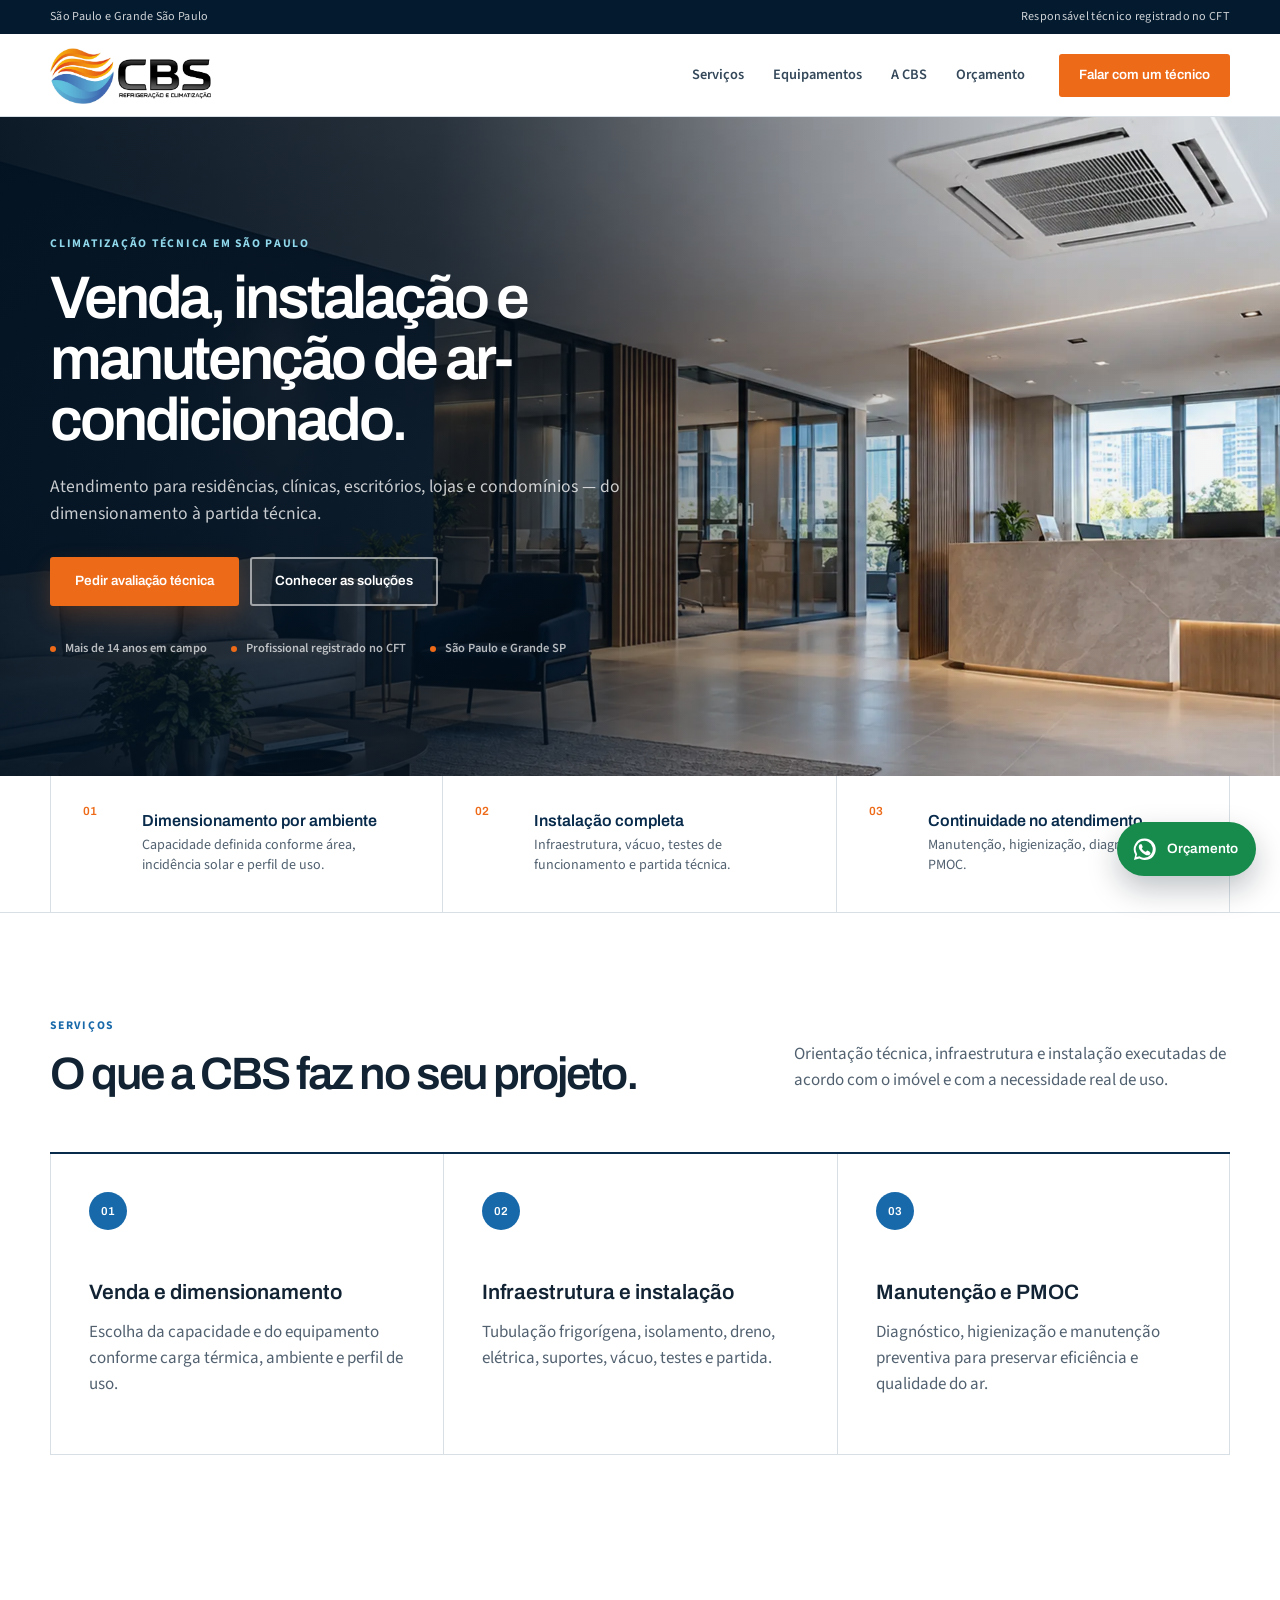
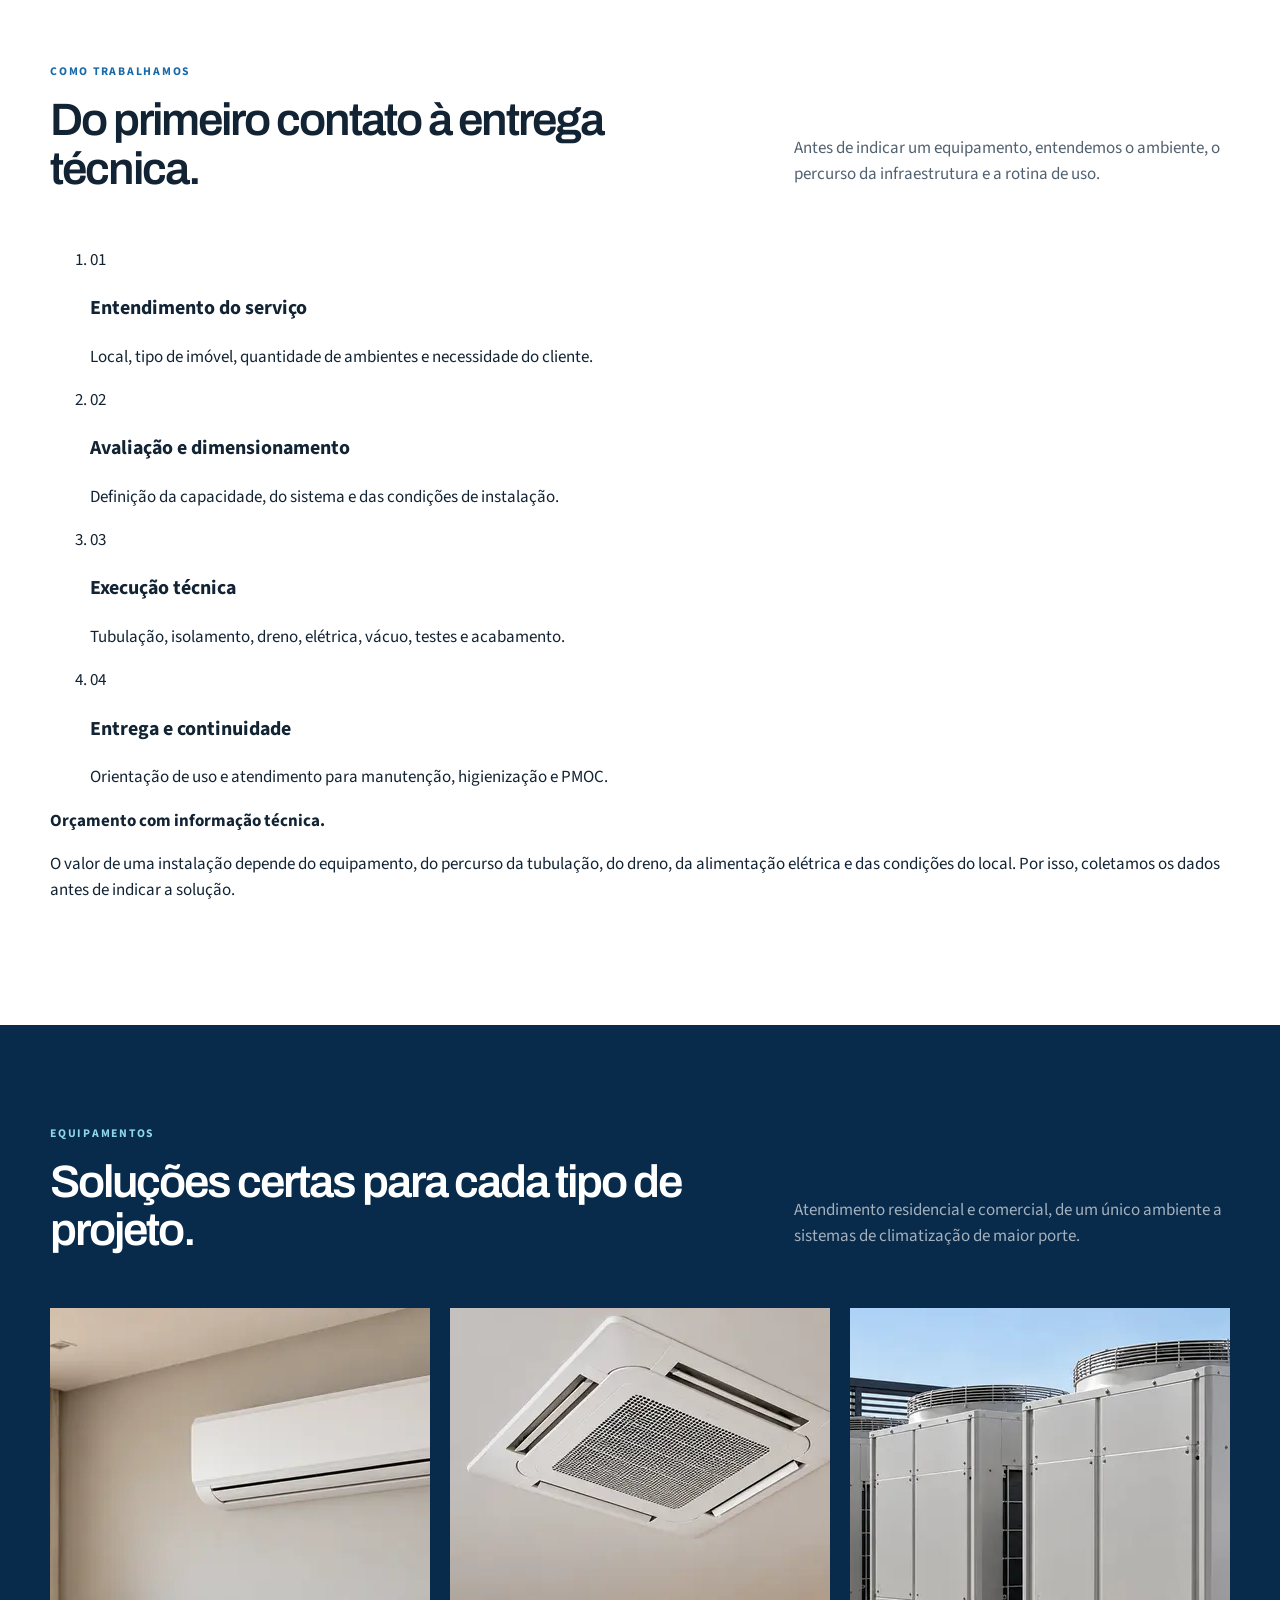
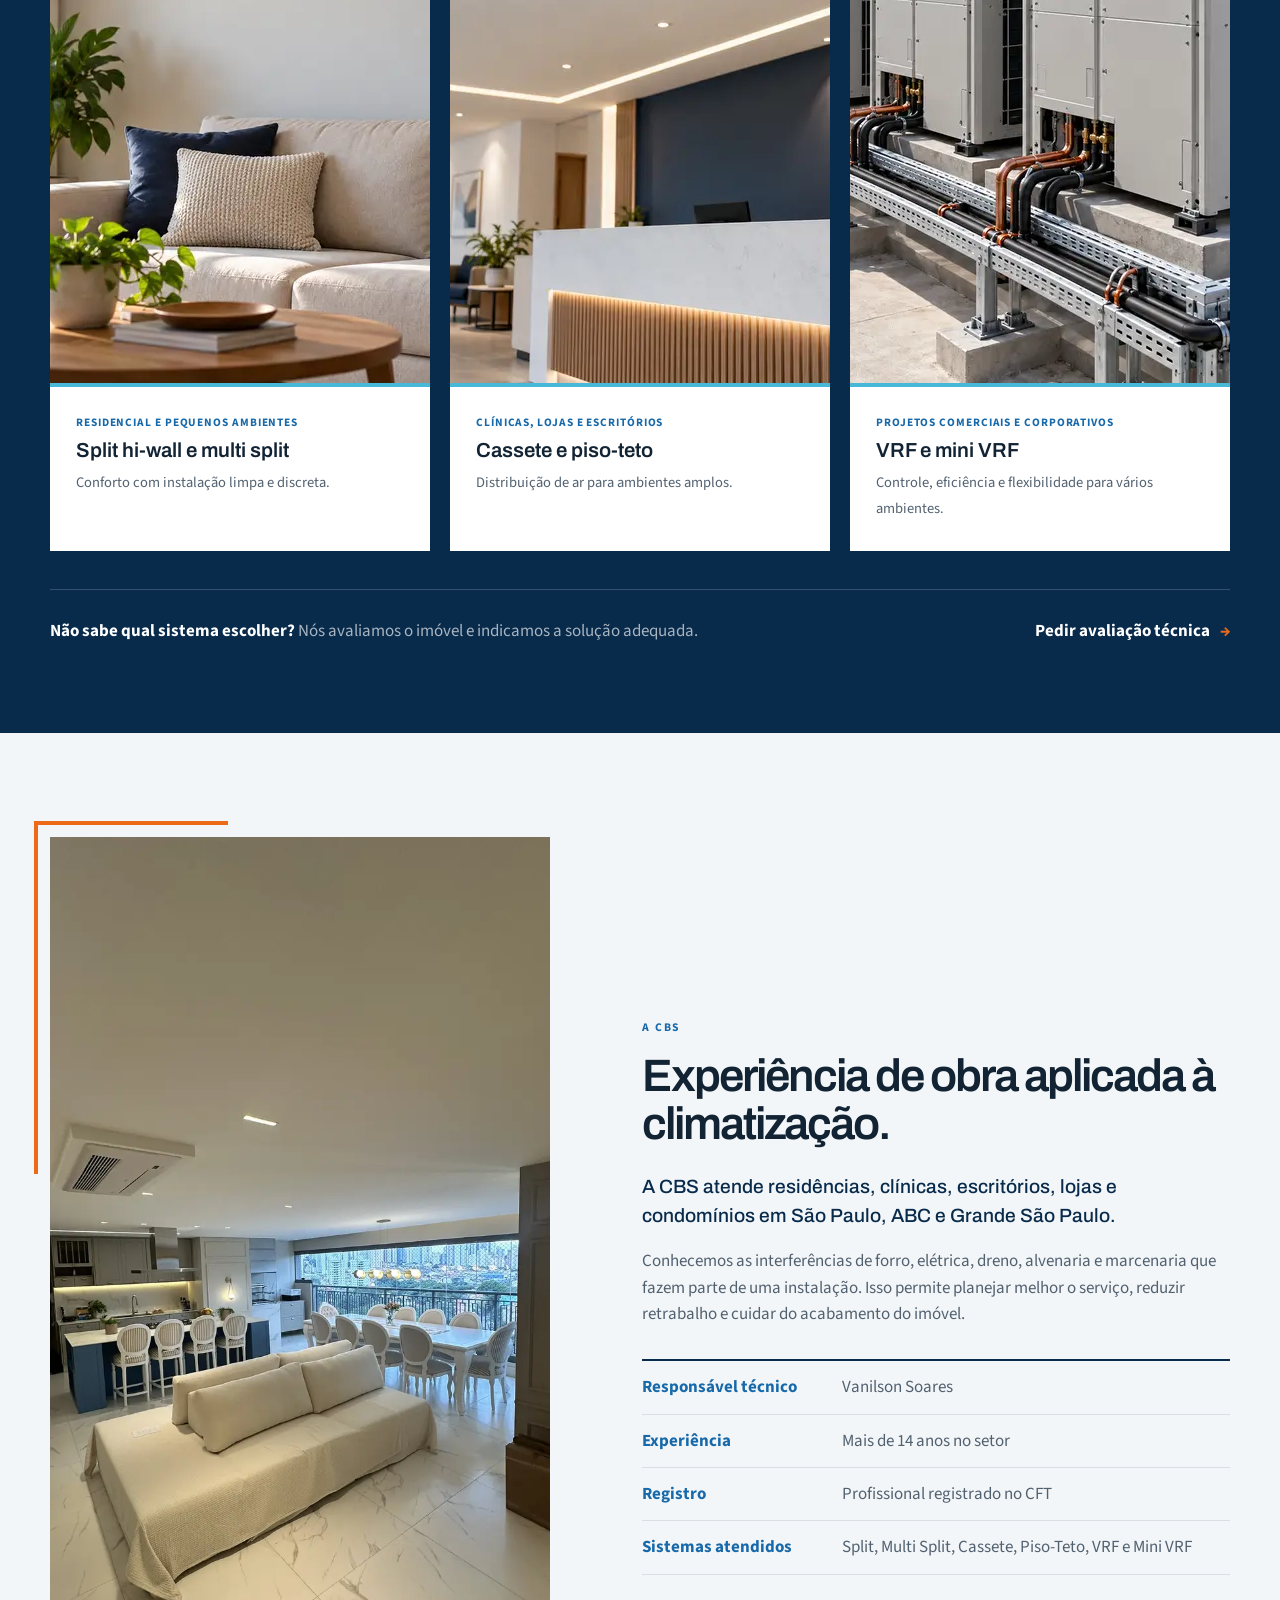
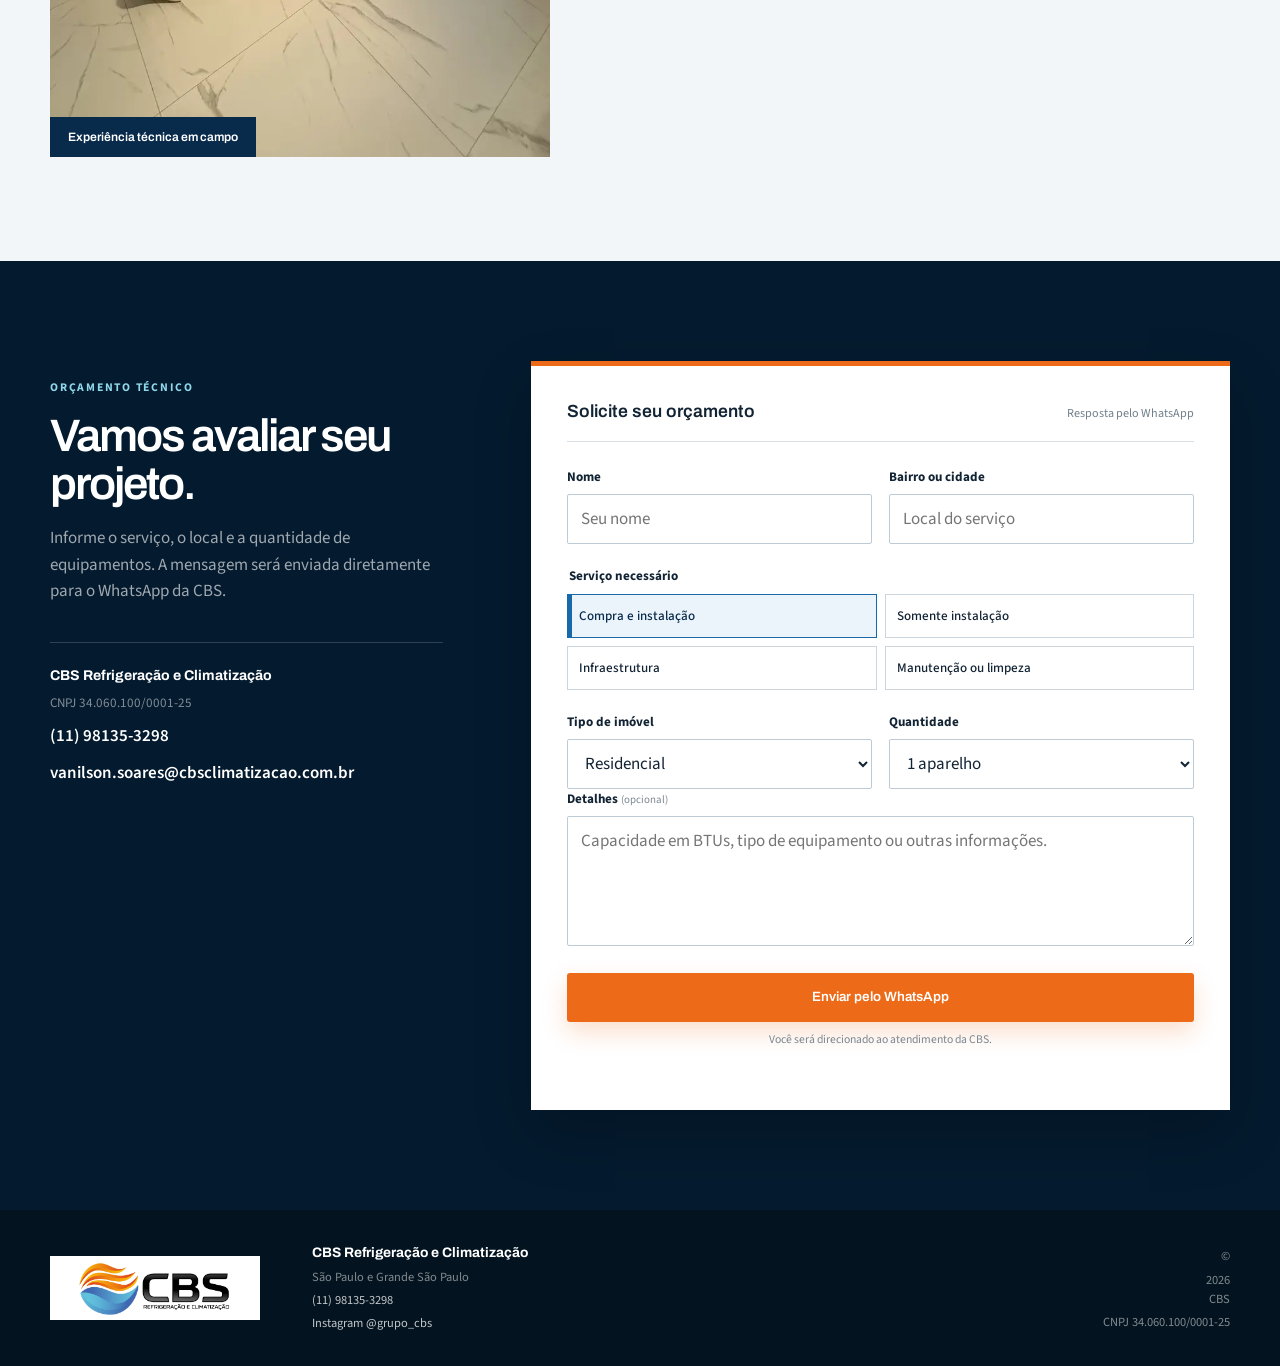
==== commit 72437f9b: "Revitaliza conteúdo, prova técnica e compartilhamento social" ====
--- a/index.html
+++ b/index.html
@@ -17,12 +17,26 @@
   <meta name="robots" content="index, follow">
   <meta name="theme-color" content="#082a4b">
   <link rel="canonical" href="https://cbsclimatizacaosp.com.br/">
+  <meta property="og:type" content="website">
+  <meta property="og:locale" content="pt_BR">
+  <meta property="og:site_name" content="CBS Refrigeração e Climatização">
+  <meta property="og:title" content="CBS Climatização | Venda, instalação e manutenção em São Paulo">
+  <meta property="og:description" content="Atendimento técnico para residências e empresas. Split, Multi Split, Cassete, Piso-Teto, VRF, manutenção e PMOC.">
+  <meta property="og:url" content="https://cbsclimatizacaosp.com.br/">
+  <meta property="og:image" content="https://cbsclimatizacaosp.com.br/assets/hero-cassete-corporativo.webp">
+  <meta property="og:image:width" content="1920">
+  <meta property="og:image:height" content="1080">
+  <meta property="og:image:alt" content="Projeto de climatização com ar-condicionado cassete">
+  <meta name="twitter:card" content="summary_large_image">
+  <meta name="twitter:title" content="CBS Climatização | Atendimento técnico em São Paulo">
+  <meta name="twitter:description" content="Venda, instalação, manutenção e PMOC de ar-condicionado.">
+  <meta name="twitter:image" content="https://cbsclimatizacaosp.com.br/assets/hero-cassete-corporativo.webp">
   <link rel="icon" type="image/svg+xml" href="data:image/svg+xml,%3Csvg xmlns='http://www.w3.org/2000/svg' viewBox='0 0 64 64'%3E%3Crect width='64' height='64' rx='10' fill='%23082a4b'/%3E%3Cpath d='M32 10v44M10 32h44M16 16l32 32M48 16 16 48' stroke='%2347b8d8' stroke-width='5' stroke-linecap='round'/%3E%3Ccircle cx='32' cy='32' r='8' fill='%23ed6a18'/%3E%3C/svg%3E">
   <link rel="preconnect" href="https://fonts.googleapis.com">
   <link rel="preconnect" href="https://fonts.gstatic.com" crossorigin>
   <link href="https://fonts.googleapis.com/css2?family=Archivo:wght@500;600;700&family=Source+Sans+3:wght@400;500;600;700&display=swap" rel="stylesheet">
   <link rel="preload" as="image" href="assets/hero-cassete-corporativo.webp">
-  <link rel="stylesheet" href="styles.css">
+  <link rel="stylesheet" href="styles.css?v=20261016-1">
   <script type="application/ld+json">
   {
     "@context": "https://schema.org",
@@ -65,40 +79,59 @@
 
   <main id="conteudo">
     <section class="hero" aria-label="Climatização profissional para residências e empresas">
-      <img class="hero-image" src="assets/hero-cassete-corporativo.webp" alt="Ar-condicionado cassete integrado ao teto de um ambiente corporativo moderno" width="1920" height="1080">
+      <img class="hero-image" src="assets/hero-cassete-corporativo.webp" alt="Ar-condicionado cassete integrado ao teto de um ambiente corporativo moderno" width="1920" height="1080" fetchpriority="high" decoding="async">
       <div class="hero-shade" aria-hidden="true"></div>
       <div class="container hero-inner">
         <div class="hero-copy">
-          <p class="eyebrow">Venda • instalação • manutenção</p>
-          <h1>Climatização bem dimensionada. Instalação bem executada.</h1>
-          <p>Soluções completas em ar-condicionado para residências, clínicas, escritórios, lojas e condomínios em São Paulo.</p>
+          <p class="eyebrow">Climatização técnica em São Paulo</p>
+          <h1>Venda, instalação e manutenção de ar-condicionado.</h1>
+          <p>Atendimento para residências, clínicas, escritórios, lojas e condomínios — do dimensionamento à partida técnica.</p>
           <div class="hero-actions">
-            <a class="button button-primary" href="#orcamento">Solicitar orçamento</a>
-            <a class="button button-ghost" href="#equipamentos">Ver equipamentos</a>
+            <a class="button button-primary" href="#orcamento">Pedir avaliação técnica</a>
+            <a class="button button-ghost" href="#equipamentos">Conhecer as soluções</a>
           </div>
-          <div class="hero-trust"><span>14+ anos de experiência</span><span>Registro CFT</span><span>Atendimento técnico</span></div>
+          <div class="hero-trust"><span>Mais de 14 anos em campo</span><span>Profissional registrado no CFT</span><span>São Paulo e Grande SP</span></div>
         </div>
       </div>
     </section>
 
     <section class="quick-proof" aria-label="Diferenciais da CBS">
       <div class="container proof-grid">
-        <div><span class="proof-number">01</span><p><strong>Avaliação técnica</strong>Capacidade e sistema definidos conforme cada ambiente.</p></div>
-        <div><span class="proof-number">02</span><p><strong>Execução completa</strong>Infraestrutura, vácuo, testes e partida técnica.</p></div>
-        <div><span class="proof-number">03</span><p><strong>Pós-instalação</strong>Manutenção, higienização e PMOC.</p></div>
+        <div><span class="proof-number">01</span><p><strong>Dimensionamento por ambiente</strong>Capacidade definida conforme área, incidência solar e perfil de uso.</p></div>
+        <div><span class="proof-number">02</span><p><strong>Instalação completa</strong>Infraestrutura, vácuo, testes de funcionamento e partida técnica.</p></div>
+        <div><span class="proof-number">03</span><p><strong>Continuidade no atendimento</strong>Manutenção, higienização, diagnóstico e PMOC.</p></div>
       </div>
     </section>
 
     <section class="section services" id="servicos">
       <div class="container">
         <div class="section-heading">
-          <div><p class="eyebrow eyebrow-blue">Serviços</p><h2>Do projeto à manutenção, sem improviso.</h2></div>
-          <p>A CBS acompanha todas as etapas para entregar desempenho, segurança e acabamento compatível com o seu imóvel.</p>
+          <div><p class="eyebrow eyebrow-blue">Serviços</p><h2>O que a CBS faz no seu projeto.</h2></div>
+          <p>Orientação técnica, infraestrutura e instalação executadas de acordo com o imóvel e com a necessidade real de uso.</p>
         </div>
         <div class="service-grid">
           <article><span>01</span><h3>Venda e dimensionamento</h3><p>Escolha da capacidade e do equipamento conforme carga térmica, ambiente e perfil de uso.</p></article>
           <article><span>02</span><h3>Infraestrutura e instalação</h3><p>Tubulação frigorígena, isolamento, dreno, elétrica, suportes, vácuo, testes e partida.</p></article>
           <article><span>03</span><h3>Manutenção e PMOC</h3><p>Diagnóstico, higienização e manutenção preventiva para preservar eficiência e qualidade do ar.</p></article>
+        </div>
+      </div>
+    </section>
+
+    <section class="section work-process" id="processo">
+      <div class="container">
+        <div class="section-heading process-heading">
+          <div><p class="eyebrow eyebrow-blue">Como trabalhamos</p><h2>Do primeiro contato à entrega técnica.</h2></div>
+          <p>Antes de indicar um equipamento, entendemos o ambiente, o percurso da infraestrutura e a rotina de uso.</p>
+        </div>
+        <ol class="process-grid">
+          <li><span>01</span><div><h3>Entendimento do serviço</h3><p>Local, tipo de imóvel, quantidade de ambientes e necessidade do cliente.</p></div></li>
+          <li><span>02</span><div><h3>Avaliação e dimensionamento</h3><p>Definição da capacidade, do sistema e das condições de instalação.</p></div></li>
+          <li><span>03</span><div><h3>Execução técnica</h3><p>Tubulação, isolamento, dreno, elétrica, vácuo, testes e acabamento.</p></div></li>
+          <li><span>04</span><div><h3>Entrega e continuidade</h3><p>Orientação de uso e atendimento para manutenção, higienização e PMOC.</p></div></li>
+        </ol>
+        <div class="process-note">
+          <strong>Orçamento com informação técnica.</strong>
+          <p>O valor de uma instalação depende do equipamento, do percurso da tubulação, do dreno, da alimentação elétrica e das condições do local. Por isso, coletamos os dados antes de indicar a solução.</p>
         </div>
       </div>
     </section>
@@ -111,15 +144,15 @@
         </div>
         <div class="equipment-grid">
           <article class="equipment-card">
-            <img src="assets/equipamento-split-hi-wall.webp" alt="Ar-condicionado split hi-wall instalado em sala residencial" width="900" height="675" loading="lazy">
+            <img src="assets/equipamento-split-hi-wall.webp" alt="Ar-condicionado split hi-wall instalado em sala residencial" width="900" height="675" loading="lazy" decoding="async">
             <div class="equipment-card-copy"><p>Residencial e pequenos ambientes</p><h3>Split hi-wall e multi split</h3><span>Conforto com instalação limpa e discreta.</span></div>
           </article>
           <article class="equipment-card">
-            <img src="assets/equipamento-cassete.webp" alt="Ar-condicionado cassete de quatro vias instalado no teto" width="900" height="675" loading="lazy">
+            <img src="assets/equipamento-cassete.webp" alt="Ar-condicionado cassete de quatro vias instalado no teto" width="900" height="675" loading="lazy" decoding="async">
             <div class="equipment-card-copy"><p>Clínicas, lojas e escritórios</p><h3>Cassete e piso-teto</h3><span>Distribuição de ar para ambientes amplos.</span></div>
           </article>
           <article class="equipment-card">
-            <img src="assets/equipamento-vrf.webp" alt="Conjunto de unidades externas de sistema VRF" width="900" height="675" loading="lazy">
+            <img src="assets/equipamento-vrf.webp" alt="Conjunto de unidades externas de sistema VRF" width="900" height="675" loading="lazy" decoding="async">
             <div class="equipment-card-copy"><p>Projetos comerciais e corporativos</p><h3>VRF e mini VRF</h3><span>Controle, eficiência e flexibilidade para vários ambientes.</span></div>
           </article>
         </div>
@@ -132,16 +165,17 @@
 
     <section class="section company" id="empresa">
       <div class="container company-grid">
-        <div class="company-visual"><img src="assets/projeto-residencial-cassete.webp" alt="Detalhe de climatização com sistema cassete" width="1536" height="920" loading="lazy"><span>Experiência técnica em campo</span></div>
+        <div class="company-visual"><img src="assets/projeto-residencial-cassete.webp" alt="Detalhe de climatização com sistema cassete" width="1536" height="920" loading="lazy" decoding="async"><span>Experiência técnica em campo</span></div>
         <div class="company-copy">
           <p class="eyebrow eyebrow-blue">A CBS</p>
-          <h2>Planejamento técnico com cuidado no acabamento.</h2>
-          <p class="company-lead">A CBS Refrigeração e Climatização atende residências, clínicas, escritórios, lojas e condomínios em São Paulo e Grande São Paulo.</p>
-          <p>Nossa experiência em climatização e obras permite antecipar interferências de forro, elétrica, dreno e marcenaria. O resultado é uma instalação integrada ao ambiente e preparada para funcionar corretamente.</p>
+          <h2>Experiência de obra aplicada à climatização.</h2>
+          <p class="company-lead">A CBS atende residências, clínicas, escritórios, lojas e condomínios em São Paulo, ABC e Grande São Paulo.</p>
+          <p>Conhecemos as interferências de forro, elétrica, dreno, alvenaria e marcenaria que fazem parte de uma instalação. Isso permite planejar melhor o serviço, reduzir retrabalho e cuidar do acabamento do imóvel.</p>
           <dl class="company-facts">
             <div><dt>Responsável técnico</dt><dd>Vanilson Soares</dd></div>
             <div><dt>Experiência</dt><dd>Mais de 14 anos no setor</dd></div>
             <div><dt>Registro</dt><dd>Profissional registrado no CFT</dd></div>
+            <div><dt>Sistemas atendidos</dt><dd>Split, Multi Split, Cassete, Piso-Teto, VRF e Mini VRF</dd></div>
           </dl>
         </div>
       </div>
@@ -187,6 +221,6 @@
   </div></footer>
 
   <a class="whatsapp-float" href="https://wa.me/5511981353298?text=Ol%C3%A1%2C%20CBS%20Climatiza%C3%A7%C3%A3o.%20Gostaria%20de%20solicitar%20um%20or%C3%A7amento." target="_blank" rel="noopener" aria-label="Solicitar orçamento pelo WhatsApp"><svg viewBox="0 0 32 32" aria-hidden="true"><path d="M16 3A12.7 12.7 0 0 0 5.1 22.2L3.5 28.5l6.5-1.7A12.8 12.8 0 1 0 16 3Zm0 22.8c-2 0-3.9-.6-5.5-1.6l-.4-.2-3.8 1 1-3.7-.3-.4A10.1 10.1 0 1 1 16 25.8Zm5.6-7.6c-.3-.2-1.8-.9-2.1-1-.3-.1-.5-.2-.7.2l-1 1.2c-.2.2-.4.2-.7.1-1.8-.9-3-1.7-4.2-3.8-.3-.5.3-.5.9-1.7.1-.2.1-.4 0-.6l-1-2.4c-.3-.6-.6-.5-.8-.5h-.7c-.2 0-.6.1-.9.4-.3.4-1.2 1.2-1.2 2.9s1.2 3.3 1.4 3.6c.2.2 2.4 3.7 5.9 5.2 2.2 1 3.1 1.1 4.2.9.7-.1 1.8-.7 2.1-1.5.3-.7.3-1.4.2-1.5-.2-.2-.5-.3-.8-.4Z"/></svg><span>Orçamento</span></a>
-  <script src="script.js"></script>
+  <script src="script.js?v=20261016-1"></script>
 </body>
 </html>
